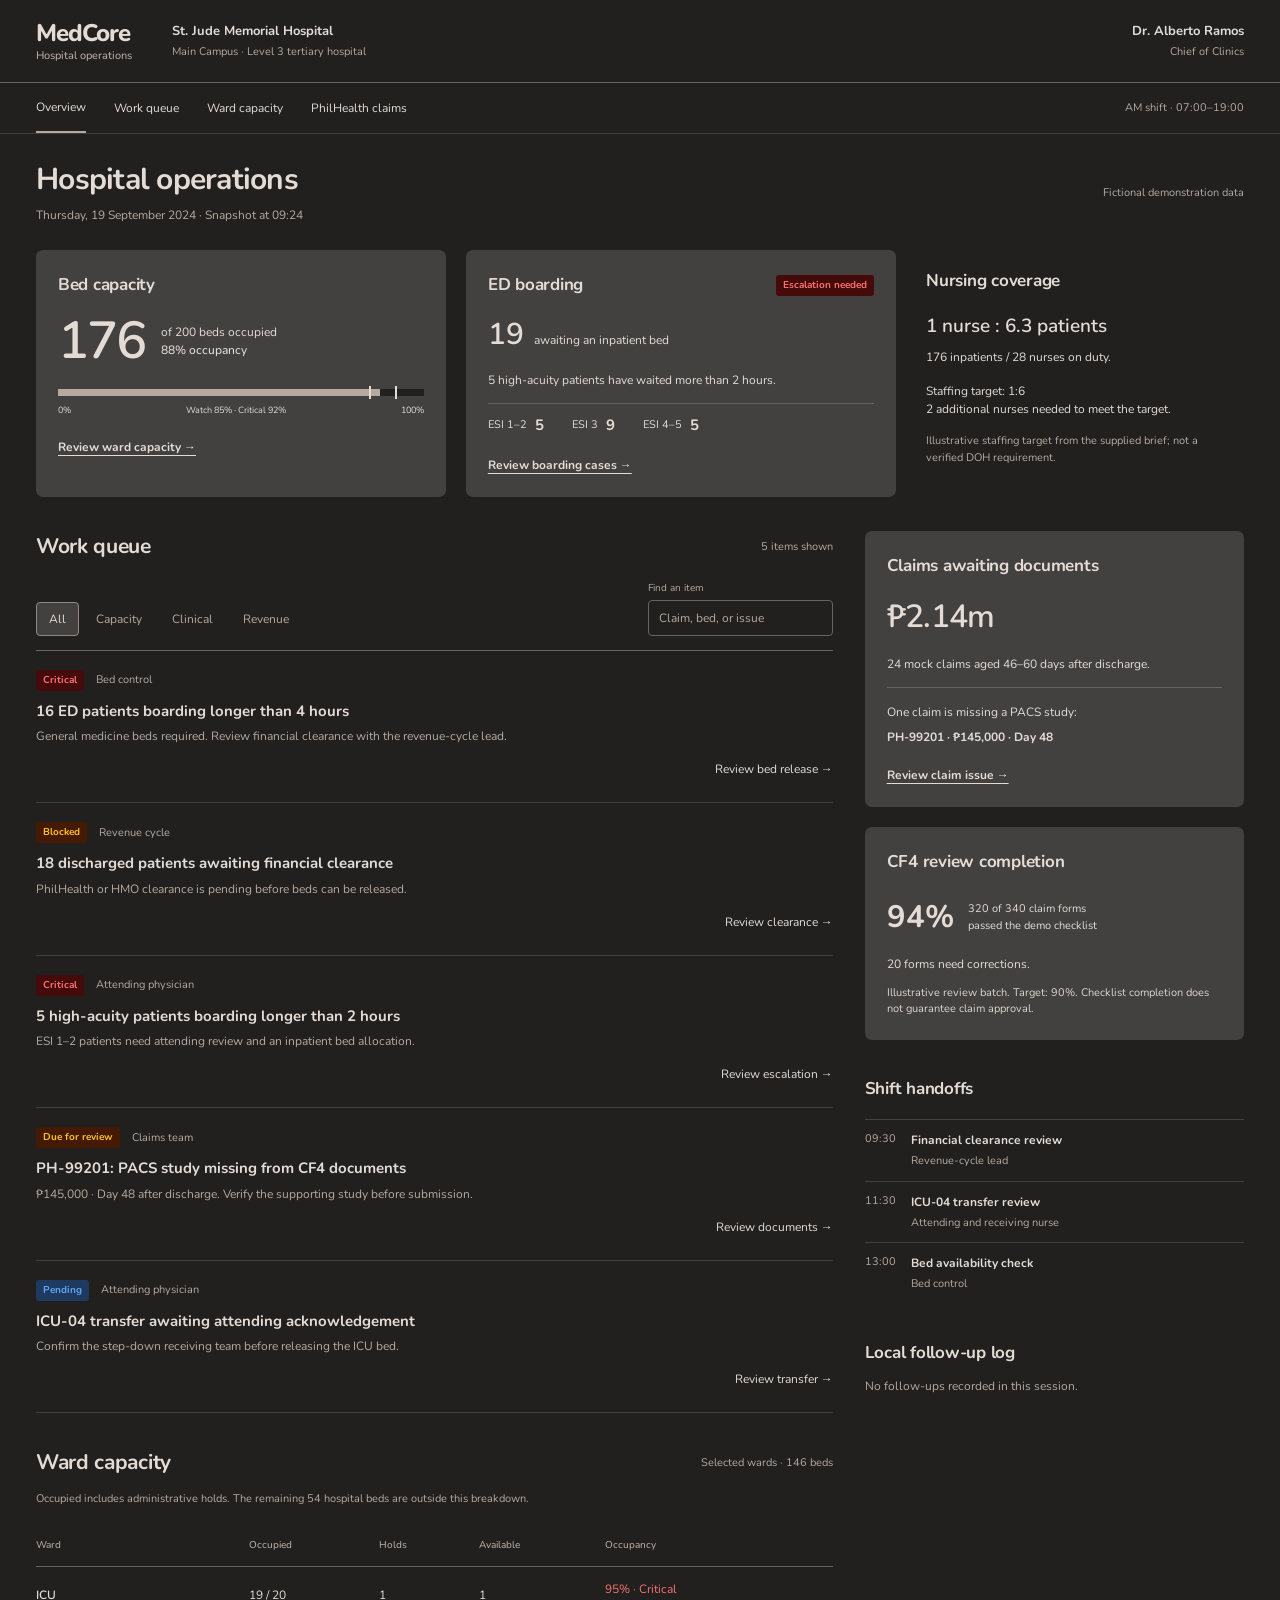
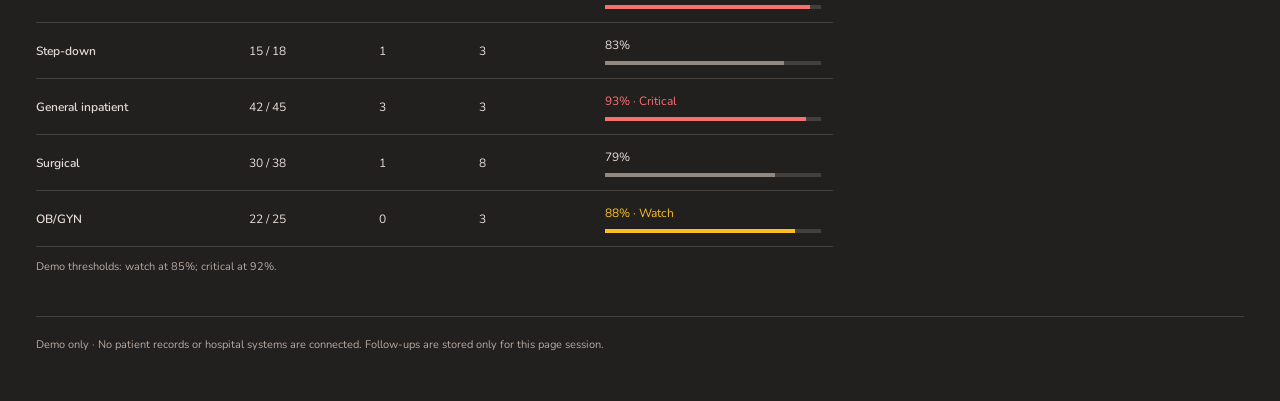
==== index.html @ 6fee8d70 "Rename index-coastal.html to index.html" ====
<!doctype html>
<html lang="en"><head><meta charset="utf-8"><meta name="viewport" content="width=device-width,initial-scale=1"><meta name="theme-color" content="#21201f"><title>MedCore · Hospital operations</title><link href="https://fonts.googleapis.com/css2?family=Nunito:wght@400;500;600;700;800&display=swap" rel="stylesheet"><link rel="stylesheet" href="styles-coastal.css"></head>
<body><a class="skip" href="#main">Skip to operations</a><header><a class="brand" href="#main">MedCore<span>Hospital operations</span></a><div class="hospital">St. Jude Memorial Hospital<small>Main Campus · Level 3 tertiary hospital</small></div><div class="user">Dr. Alberto Ramos<small>Chief of Clinics</small></div></header>
<nav aria-label="Page sections"><a href="#main" aria-current="location">Overview</a><a href="#queue">Work queue</a><a href="#wards">Ward capacity</a><a href="#claims">PhilHealth claims</a><span>AM shift · 07:00–19:00</span></nav>
<main id="main"><div class="page-heading"><div><h1>Hospital operations</h1><p>Thursday, 19 September 2024 · Snapshot at 09:24</p></div><span class="demo">Fictional demonstration data</span></div>
<div class="overview"><section class="card census"><h2>Bed capacity</h2><div class="census-value"><strong>176</strong><span>of 200 beds occupied<br><b>88% occupancy</b></span></div><div class="capacity-track" role="img" aria-label="88 percent occupied; warning threshold 85 percent; critical threshold 92 percent"><i style="width:88%"></i><em style="left:85%"></em><em style="left:92%"></em></div><div class="scale"><span>0%</span><span>Watch 85% · Critical 92%</span><span>100%</span></div><a class="action" href="#wards">Review ward capacity →</a></section>
<section class="card boarding"><div class="card-title"><h2>ED boarding</h2><span class="badge critical">Escalation needed</span></div><p class="boarding-count"><strong>19</strong> awaiting an inpatient bed</p><p>5 high-acuity patients have waited more than 2 hours.</p><dl class="acuity"><div><dt>ESI 1–2</dt><dd>5</dd></div><div><dt>ESI 3</dt><dd>9</dd></div><div><dt>ESI 4–5</dt><dd>5</dd></div></dl><a class="action" href="#queue">Review boarding cases →</a></section>
<section class="staffing"><h2>Nursing coverage</h2><p class="ratio">1 nurse : 6.3 patients</p><p>176 inpatients / 28 nurses on duty.</p><p class="target">Staffing target: 1:6<br>2 additional nurses needed to meet the target.</p><small>Illustrative staffing target from the supplied brief; not a verified DOH requirement.</small></section></div>
<div class="workspace"><div class="primary"><section id="queue" class="work-section"><div class="section-head"><h2>Work queue</h2><span id="count">5 unresolved items</span></div><div class="queue-controls"><div class="filters" role="group" aria-label="Filter work queue"><button data-filter="all" aria-pressed="true">All</button><button data-filter="capacity" aria-pressed="false">Capacity</button><button data-filter="clinical" aria-pressed="false">Clinical</button><button data-filter="revenue" aria-pressed="false">Revenue</button></div><label class="search">Find an item<input id="search" type="search" placeholder="Claim, bed, or issue"></label></div><div id="items"></div><p id="empty" hidden>No items match. Clear the search or select another category.</p></section>
<section id="wards" class="work-section"><div class="section-head"><h2>Ward capacity</h2><span>Selected wards · 146 beds</span></div><p class="section-note">Occupied includes administrative holds. The remaining 54 hospital beds are outside this breakdown.</p><div class="table-wrap"><table><caption class="sr-only">Occupancy and administrative holds by ward</caption><thead><tr><th scope="col">Ward</th><th scope="col">Occupied</th><th scope="col">Holds</th><th scope="col">Available</th><th scope="col">Occupancy</th></tr></thead><tbody>
<tr><th scope="row">ICU</th><td>19 / 20</td><td>1</td><td>1</td><td><span class="ward-level critical-text">95% · Critical</span><div class="ward-bar"><i style="width:95%" class="danger"></i></div></td></tr>
<tr><th scope="row">Step-down</th><td>15 / 18</td><td>1</td><td>3</td><td>83%<div class="ward-bar"><i style="width:83%"></i></div></td></tr>
<tr><th scope="row">General inpatient</th><td>42 / 45</td><td>3</td><td>3</td><td><span class="critical-text">93% · Critical</span><div class="ward-bar"><i style="width:93%" class="danger"></i></div></td></tr>
<tr><th scope="row">Surgical</th><td>30 / 38</td><td>1</td><td>8</td><td>79%<div class="ward-bar"><i style="width:79%"></i></div></td></tr>
<tr><th scope="row">OB/GYN</th><td>22 / 25</td><td>0</td><td>3</td><td><span class="warning-text">88% · Watch</span><div class="ward-bar"><i style="width:88%" class="warning"></i></div></td></tr>
</tbody></table></div><p class="section-note">Demo thresholds: watch at 85%; critical at 92%.</p></section></div>
<aside class="secondary"><section class="card" id="claims"><h2>Claims awaiting documents</h2><p class="amount">₱2.14m</p><p>24 mock claims aged 46–60 days after discharge.</p><p class="claim-note">One claim is missing a PACS study:<br><strong>PH-99201 · ₱145,000 · Day 48</strong></p><a class="action" href="#queue" id="claims-filter">Review claim issue →</a></section>
<section class="card"><h2>CF4 review completion</h2><div class="completion"><strong>94%</strong><span>320 of 340 claim forms<br>passed the demo checklist</span></div><p>20 forms need corrections.</p><p class="section-note">Illustrative review batch. Target: 90%. Checklist completion does not guarantee claim approval.</p></section>
<section class="handoffs"><h2>Shift handoffs</h2><ol><li><time>09:30</time><div><strong>Financial clearance review</strong><span>Revenue-cycle lead</span></div></li><li><time>11:30</time><div><strong>ICU-04 transfer review</strong><span>Attending and receiving nurse</span></div></li><li><time>13:00</time><div><strong>Bed availability check</strong><span>Bed control</span></div></li></ol></section>
<section class="handoffs"><h2>Local follow-up log</h2><p id="log-empty">No follow-ups recorded in this session.</p><ul id="activity" aria-live="polite"></ul></section></aside></div>
<footer>Demo only · No patient records or hospital systems are connected. Follow-ups are stored only for this page session.</footer></main>
<dialog id="review"><form method="dialog"><button class="close" aria-label="Close review">×</button></form><h2 id="review-title"></h2><p id="review-copy"></p><label>Follow-up owner<select id="owner"><option value="">Select an owner</option><option>Bed control</option><option>Revenue-cycle lead</option><option>Attending physician</option><option>Nursing supervisor</option></select></label><p class="section-note">Records a local follow-up only. No message is sent and no bed or claim status changes.</p><button id="save" disabled>Record follow-up</button></dialog><div id="toast" role="status"></div>
<script>
const data=[
{id:1,category:'capacity',severity:'critical',label:'Critical',title:'16 ED patients boarding longer than 4 hours',detail:'General medicine beds required. Review financial clearance with the revenue-cycle lead.',owner:'Bed control',action:'Review bed release'},
{id:2,category:'capacity',severity:'warning',label:'Blocked',title:'18 discharged patients awaiting financial clearance',detail:'PhilHealth or HMO clearance is pending before beds can be released.',owner:'Revenue cycle',action:'Review clearance'},
{id:3,category:'clinical',severity:'critical',label:'Critical',title:'5 high-acuity patients boarding longer than 2 hours',detail:'ESI 1–2 patients need attending review and an inpatient bed allocation.',owner:'Attending physician',action:'Review escalation'},
{id:4,category:'revenue',severity:'warning',label:'Due for review',title:'PH-99201: PACS study missing from CF4 documents',detail:'₱145,000 · Day 48 after discharge. Verify the supporting study before submission.',owner:'Claims team',action:'Review documents'},
{id:5,category:'clinical',severity:'info',label:'Pending',title:'ICU-04 transfer awaiting attending acknowledgement',detail:'Confirm the step-down receiving team before releasing the ICU bed.',owner:'Attending physician',action:'Review transfer'}];
document.querySelectorAll("nav a").forEach(a=>a.addEventListener("click",()=>{document.querySelectorAll("nav a").forEach(x=>x.removeAttribute("aria-current"));a.setAttribute("aria-current","location")}));
let filter='all',active=null;const $=s=>document.querySelector(s);const items=$('#items');
function render(){const query=$('#search').value.toLowerCase().trim();const rows=data.filter(x=>(filter==='all'||x.category===filter)&&(x.title+' '+x.detail).toLowerCase().includes(query));items.replaceChildren();rows.forEach(x=>{const article=document.createElement('article');article.className='queue-item';article.innerHTML='<div class="item-meta"><span class="badge '+x.severity+'">'+x.label+'</span><span>'+x.owner+'</span></div><h3>'+x.title+'</h3><p>'+x.detail+'</p><div class="item-action"><span class="followup"></span><button> '+x.action+' →</button></div>';article.querySelector('.followup').textContent=x.assigned?'Follow-up: '+x.assigned:'';article.querySelector('button').onclick=()=>{active=x;$('#review-title').textContent=x.title;$('#review-copy').textContent=x.detail;$('#owner').value=x.assigned||'';$('#save').disabled=!$('#owner').value;$('#review').showModal()};items.append(article)});$('#count').textContent=rows.length+' '+(rows.length===1?'item':'items')+' shown';$('#empty').hidden=rows.length!==0;document.querySelectorAll('[data-filter]').forEach(b=>b.setAttribute('aria-pressed',String(b.dataset.filter===filter)))}
document.querySelectorAll('[data-filter]').forEach(b=>b.onclick=()=>{filter=b.dataset.filter;render()});$('#search').oninput=render;$('#claims-filter').onclick=()=>{filter='revenue';$('#search').value='';render()};$('#owner').onchange=()=>$('#save').disabled=!$('#owner').value;$('#save').onclick=()=>{if(!active||!$('#owner').value)return;active.assigned=$('#owner').value;const li=document.createElement('li');li.textContent=active.title+' — '+active.assigned;$('#activity').prepend(li);$('#log-empty').hidden=true;$('#review').close();render();$('#toast').textContent='Follow-up recorded locally';clearTimeout(window.toastTimer);window.toastTimer=setTimeout(()=>$('#toast').textContent='',3000)};render();
</script></body></html>
---- styles-coastal.css ----
:root{color-scheme:dark;--bg:#21201f;--card:#434140;--line:#68635f;--muted:#b7a99f;--text:#e4dbd5;font-family:Nunito,sans-serif;color:var(--text);background:var(--bg);font-synthesis:none}*{box-sizing:border-box;scrollbar-color:#68635f #21201f;scrollbar-width:thin}html{scroll-behavior:smooth;scroll-padding-top:24px}body{margin:0;font-size:14px;line-height:1.5}a{color:inherit;text-underline-offset:4px}button,input,select{font:inherit}button,a,input,select{outline-offset:4px}button:focus-visible,a:focus-visible,input:focus-visible,select:focus-visible{outline:2px solid #b7a99f}button{cursor:pointer}button:disabled{cursor:not-allowed;opacity:.5}::selection{background:#b7a99f;color:#21201f}h1,h2,h3,p{margin:0}h1{font-size:30px;letter-spacing:-.025em;line-height:1.2}h2{font-size:17px;letter-spacing:-.015em}h3{font-size:15px;font-weight:700}strong{font-weight:700}small{font-size:11px}header{padding:20px 36px;display:flex;align-items:center;gap:40px;border-bottom:1px solid var(--line)}.brand{font-size:24px;font-weight:800;letter-spacing:-.04em;text-decoration:none;line-height:1.1}.brand span{display:block;font-size:11px;letter-spacing:0;font-weight:500;color:var(--muted);margin-top:4px}.hospital,.user{font-size:13px;font-weight:700}.hospital small,.user small{display:block;color:var(--muted);font-weight:400;margin-top:3px}.user{margin-left:auto;text-align:right}nav{display:flex;gap:28px;padding:0 36px;border-bottom:1px solid #434140;align-items:center}nav a{padding:15px 0;text-decoration:none;font-size:12px}nav a[aria-current]{border-bottom:2px solid #b7a99f}nav a:hover{color:#fff}nav span{margin-left:auto;font-size:11px;color:var(--muted)}main{max-width:1600px;margin:auto;padding:28px 36px}.page-heading{display:flex;justify-content:space-between;gap:20px;align-items:center;margin-bottom:26px}.page-heading p{font-size:12px;color:var(--muted);margin-top:8px}.demo{font-size:11px;color:var(--muted)}.overview{display:grid;grid-template-columns:1fr 1.05fr .8fr;gap:20px;margin-bottom:34px}.card{background:var(--card);padding:22px;border-radius:7px;min-width:0}.card p{font-size:12px;margin-top:14px}.census-value{display:flex;align-items:center;gap:16px;margin-top:14px}.census-value>strong{font-size:52px;font-weight:600;line-height:1.1;letter-spacing:-.04em}.census-value span{font-size:12px}.census-value b{font-weight:500}.capacity-track{position:relative;height:7px;background:#21201f;margin-top:20px}.capacity-track i{display:block;height:100%;background:#b7a99f}.capacity-track em{position:absolute;top:-3px;bottom:-3px;width:2px;background:#e4dbd5}.scale{display:flex;justify-content:space-between;gap:5px;font-size:9px;margin-top:8px}.action{display:inline-block;font-size:12px;font-weight:700;margin-top:20px}.card-title{display:flex;justify-content:space-between;gap:12px;align-items:center}.badge{display:inline-block;padding:3px 7px;border-radius:3px;font-size:10px;font-weight:700;white-space:nowrap}.critical{color:#f87171;background:#450a0a}.warning{color:#fbbf24;background:#451a03}.good{color:#34d399;background:#022c22}.info{color:#60a5fa;background:#1e3a5f}.boarding-count strong{font-size:30px;margin-right:7px;font-weight:600}.acuity{display:flex;margin:14px 0 0;padding:10px 0 0;border-top:1px solid #68635f;gap:28px}.acuity div{display:flex;align-items:center;gap:8px;font-size:11px}.acuity dd{margin:0;font-size:15px;font-weight:700}.staffing{padding:18px 0 18px 10px}.staffing h2{margin-bottom:18px}.staffing p{font-size:12px;margin-top:8px}.staffing .ratio{font-size:19px;font-weight:600}.staffing .target{margin-top:16px}.staffing small{display:block;color:var(--muted);margin-top:15px;max-width:40ch}.workspace{display:grid;grid-template-columns:minmax(0,2.1fr) minmax(280px,1fr);gap:32px}.primary,.secondary{min-width:0}.section-head{display:flex;justify-content:space-between;align-items:center;gap:15px}.section-head h2{font-size:21px}.section-head>span{font-size:11px;color:var(--muted)}.queue-controls{display:flex;align-items:end;justify-content:space-between;gap:20px;margin:18px 0 0;padding-bottom:14px;border-bottom:1px solid var(--line)}.filters{display:flex;gap:4px;flex-wrap:wrap}.filters button{padding:7px 12px;background:transparent;border:1px solid transparent;color:var(--muted);border-radius:4px;font-size:12px}.filters button[aria-pressed=true]{border-color:#94877d;color:#e4dbd5;background:#434140}.filters button:hover{background:#434140}.search{font-size:10px;color:var(--muted)}input{display:block;margin-top:4px;padding:8px 10px;border:1px solid #68635f;border-radius:4px;background:#21201f;color:var(--text);width:185px;font-size:12px}input::placeholder{color:var(--muted)}.queue-item{padding:19px 0;border-bottom:1px solid #434140;animation:appear .16s ease-out}.item-meta{display:flex;gap:12px;align-items:center;margin-bottom:9px}.item-meta>span:last-child{font-size:11px;color:var(--muted)}.queue-item p{font-size:12px;color:var(--muted);margin-top:5px;max-width:78ch}.item-action{display:flex;justify-content:space-between;align-items:center;margin-top:10px;gap:15px}.item-action button{padding:5px 0;color:#e4dbd5;font-size:12px;border:0;background:transparent;text-align:right}.item-action button:hover{text-decoration:underline;text-underline-offset:4px}.followup{font-size:11px;color:#60a5fa}.secondary{display:flex;flex-direction:column;gap:20px}.amount{font-size:32px!important;font-weight:600;letter-spacing:-.02em}.claim-note{padding-top:15px;border-top:1px solid #68635f}.claim-note strong{display:block;font-size:12px;margin-top:7px}.completion{display:flex;gap:14px;align-items:center;margin-top:20px}.completion strong{font-size:31px}.completion span{font-size:11px}.section-note{font-size:11px!important;color:var(--muted);margin-top:12px!important}.card .section-note{color:#ded4cb}.handoffs{padding:16px 0 0}.handoffs ol{list-style:none;padding:0;margin:18px 0 0}.handoffs li{display:flex;gap:15px;padding:11px 0;border-top:1px solid #434140;font-size:12px}.handoffs time{font-size:11px;color:var(--muted);font-variant-numeric:tabular-nums}.handoffs li span{display:block;color:var(--muted);font-size:11px;margin-top:4px}.handoffs>p{font-size:12px;color:var(--muted);margin-top:12px}#activity{padding:0;list-style:none}#activity li{font-size:11px;line-height:1.6}#wards{margin-top:34px}.table-wrap{overflow-x:auto;margin-top:18px}table{width:100%;border-collapse:collapse;white-space:nowrap;text-align:left;font-size:12px;font-variant-numeric:tabular-nums}th,td{padding:13px 12px;border-bottom:1px solid #434140}th:first-child,td:first-child{padding-left:0}thead th{font-size:10px;font-weight:500;color:var(--muted);border-color:var(--line)}tbody th{font-weight:600}.ward-bar{height:4px;background:#434140;margin-top:7px;min-width:100px}.ward-bar i{display:block;height:100%;background:#94877d}.ward-bar .danger{background:#f87171}.ward-bar .warning{background:#fbbf24}.critical-text{color:#f87171}.warning-text{color:#fbbf24}footer{font-size:11px;color:var(--muted);border-top:1px solid #434140;padding:20px 0;margin-top:40px}.sr-only,.skip:not(:focus){position:absolute;width:1px;height:1px;overflow:hidden;clip-path:inset(50%)}.skip:focus{display:block;padding:15px}dialog{background:#434140;color:#e4dbd5;border:1px solid #94877d;border-radius:8px;max-width:500px;width:calc(100% - 32px);padding:28px}dialog::backdrop{background:#21201fcc}dialog h2{padding-right:25px;font-size:21px}dialog p{font-size:13px;margin:18px 0}dialog label{display:block;font-size:12px}dialog select{display:block;width:100%;padding:10px;margin-top:6px;background:#21201f;border:1px solid #94877d;color:#e4dbd5}dialog .close{position:absolute;top:14px;right:16px;background:transparent;border:0;color:inherit;font-size:24px}#save{background:#b7a99f;color:#21201f;padding:10px 14px;border:0;border-radius:4px;font-weight:700;font-size:12px}#toast:not(:empty){position:fixed;right:20px;bottom:20px;background:#1e3a5f;color:#b7d7ff;padding:12px 18px;border:1px solid #60a5fa;border-radius:4px;max-width:calc(100vw - 40px);font-size:12px}#empty{padding:28px 0;color:var(--muted)}@keyframes appear{from{opacity:.6}to{opacity:1}}@media(max-width:1100px){header,nav{padding-left:24px;padding-right:24px}main{padding:24px}.overview{grid-template-columns:1fr 1fr}.staffing{grid-column:1/-1;padding:0 0 16px;border-bottom:1px solid #434140}.staffing h2{margin-bottom:8px}.staffing small{max-width:none}.workspace{gap:24px;grid-template-columns:minmax(0,1.6fr) minmax(260px,1fr)}.queue-controls{align-items:start;flex-direction:column;gap:12px}.search{width:100%}input{width:100%}.card-title{align-items:start;flex-direction:column;gap:8px}}@media(max-width:760px){header{padding:18px 20px;gap:20px}.hospital{display:none}.user{font-size:11px}nav{gap:24px;overflow:auto;padding:0 20px;white-space:nowrap}nav span{display:none}main{padding:24px 20px}.page-heading{align-items:start;flex-direction:column;gap:10px}h1{font-size:28px}.overview{gap:14px}.card{padding:18px}.workspace{grid-template-columns:1fr}.secondary{display:grid;grid-template-columns:1fr 1fr}.card-title{flex-direction:column}.section-head>span{font-size:10px}.acuity{gap:12px}.acuity div{flex-direction:column;gap:2px}.queue-controls{flex-direction:row}.search{max-width:190px}.completion{flex-direction:column;align-items:start}footer{line-height:1.7}}@media(max-width:480px){.overview,.secondary{grid-template-columns:1fr}.staffing{grid-column:auto}.card-title{flex-direction:row}.queue-controls{flex-direction:column}.search{max-width:none}.section-head{align-items:baseline;gap:10px}.section-head h2{font-size:20px}.acuity div{flex-direction:row}.acuity{gap:28px}.completion{flex-direction:row;align-items:center}.census-value>strong{font-size:48px}.demo{font-size:10px}.item-action{align-items:flex-end}.followup{max-width:45%}}@media(prefers-reduced-motion:reduce){html{scroll-behavior:auto}*{animation:none!important}}

@media(max-width:480px){table{font-size:10px;white-space:normal}th,td{padding:10px 5px}.ward-bar{min-width:54px}thead th{font-size:9px}.ward-level{white-space:normal}}
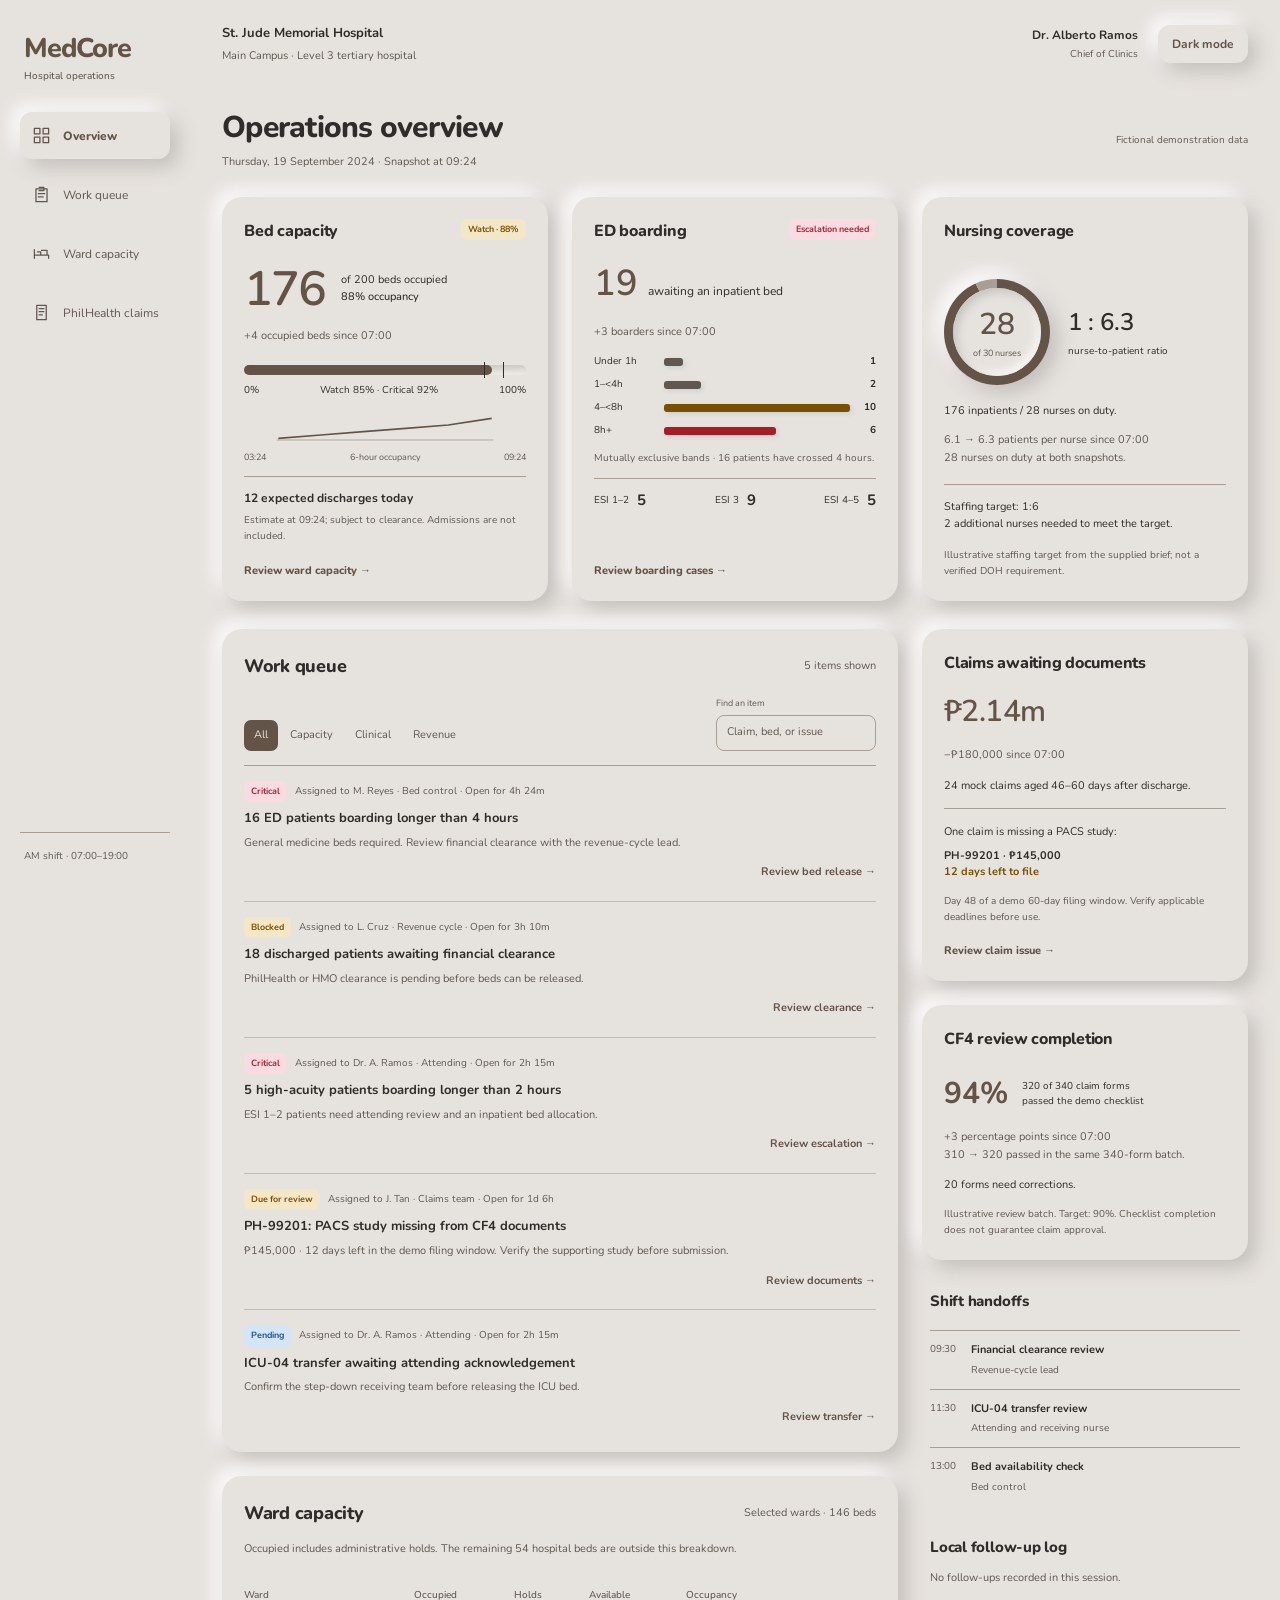
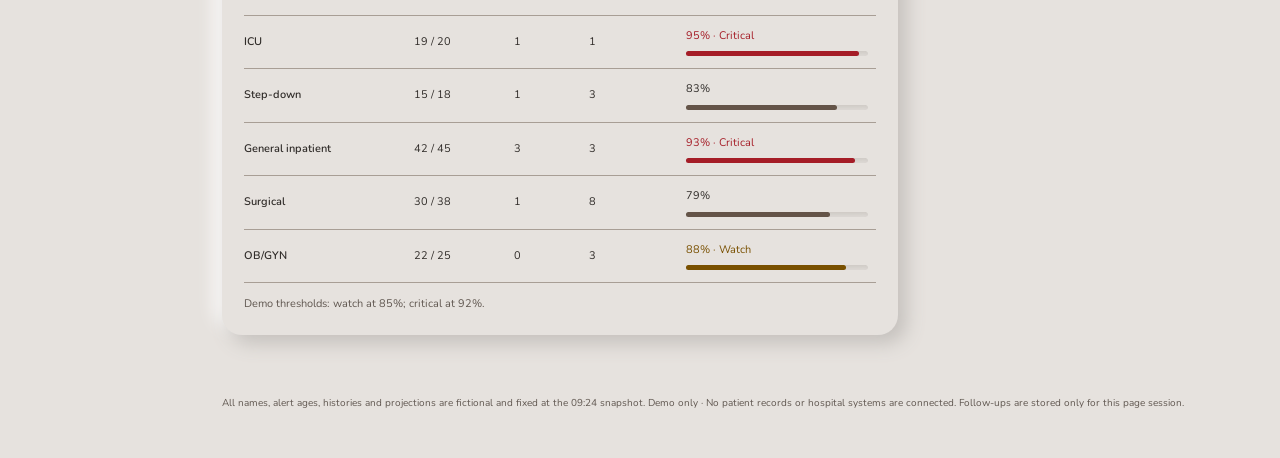
==== commit c25ddf7e: "Publish finalized MedCore operations dashboard with theme swipe" ====
--- a/index.html
+++ b/index.html
@@ -1,35 +1,53 @@
-<!doctype html>
-<html lang="en"><head><meta charset="utf-8"><meta name="viewport" content="width=device-width,initial-scale=1"><meta name="theme-color" content="#21201f"><title>MedCore · Hospital operations</title><link href="https://fonts.googleapis.com/css2?family=Nunito:wght@400;500;600;700;800&display=swap" rel="stylesheet"><link rel="stylesheet" href="styles-coastal.css"></head>
-<body><a class="skip" href="#main">Skip to operations</a><header><a class="brand" href="#main">MedCore<span>Hospital operations</span></a><div class="hospital">St. Jude Memorial Hospital<small>Main Campus · Level 3 tertiary hospital</small></div><div class="user">Dr. Alberto Ramos<small>Chief of Clinics</small></div></header>
-<nav aria-label="Page sections"><a href="#main" aria-current="location">Overview</a><a href="#queue">Work queue</a><a href="#wards">Ward capacity</a><a href="#claims">PhilHealth claims</a><span>AM shift · 07:00–19:00</span></nav>
-<main id="main"><div class="page-heading"><div><h1>Hospital operations</h1><p>Thursday, 19 September 2024 · Snapshot at 09:24</p></div><span class="demo">Fictional demonstration data</span></div>
-<div class="overview"><section class="card census"><h2>Bed capacity</h2><div class="census-value"><strong>176</strong><span>of 200 beds occupied<br><b>88% occupancy</b></span></div><div class="capacity-track" role="img" aria-label="88 percent occupied; warning threshold 85 percent; critical threshold 92 percent"><i style="width:88%"></i><em style="left:85%"></em><em style="left:92%"></em></div><div class="scale"><span>0%</span><span>Watch 85% · Critical 92%</span><span>100%</span></div><a class="action" href="#wards">Review ward capacity →</a></section>
-<section class="card boarding"><div class="card-title"><h2>ED boarding</h2><span class="badge critical">Escalation needed</span></div><p class="boarding-count"><strong>19</strong> awaiting an inpatient bed</p><p>5 high-acuity patients have waited more than 2 hours.</p><dl class="acuity"><div><dt>ESI 1–2</dt><dd>5</dd></div><div><dt>ESI 3</dt><dd>9</dd></div><div><dt>ESI 4–5</dt><dd>5</dd></div></dl><a class="action" href="#queue">Review boarding cases →</a></section>
-<section class="staffing"><h2>Nursing coverage</h2><p class="ratio">1 nurse : 6.3 patients</p><p>176 inpatients / 28 nurses on duty.</p><p class="target">Staffing target: 1:6<br>2 additional nurses needed to meet the target.</p><small>Illustrative staffing target from the supplied brief; not a verified DOH requirement.</small></section></div>
-<div class="workspace"><div class="primary"><section id="queue" class="work-section"><div class="section-head"><h2>Work queue</h2><span id="count">5 unresolved items</span></div><div class="queue-controls"><div class="filters" role="group" aria-label="Filter work queue"><button data-filter="all" aria-pressed="true">All</button><button data-filter="capacity" aria-pressed="false">Capacity</button><button data-filter="clinical" aria-pressed="false">Clinical</button><button data-filter="revenue" aria-pressed="false">Revenue</button></div><label class="search">Find an item<input id="search" type="search" placeholder="Claim, bed, or issue"></label></div><div id="items"></div><p id="empty" hidden>No items match. Clear the search or select another category.</p></section>
-<section id="wards" class="work-section"><div class="section-head"><h2>Ward capacity</h2><span>Selected wards · 146 beds</span></div><p class="section-note">Occupied includes administrative holds. The remaining 54 hospital beds are outside this breakdown.</p><div class="table-wrap"><table><caption class="sr-only">Occupancy and administrative holds by ward</caption><thead><tr><th scope="col">Ward</th><th scope="col">Occupied</th><th scope="col">Holds</th><th scope="col">Available</th><th scope="col">Occupancy</th></tr></thead><tbody>
-<tr><th scope="row">ICU</th><td>19 / 20</td><td>1</td><td>1</td><td><span class="ward-level critical-text">95% · Critical</span><div class="ward-bar"><i style="width:95%" class="danger"></i></div></td></tr>
-<tr><th scope="row">Step-down</th><td>15 / 18</td><td>1</td><td>3</td><td>83%<div class="ward-bar"><i style="width:83%"></i></div></td></tr>
-<tr><th scope="row">General inpatient</th><td>42 / 45</td><td>3</td><td>3</td><td><span class="critical-text">93% · Critical</span><div class="ward-bar"><i style="width:93%" class="danger"></i></div></td></tr>
-<tr><th scope="row">Surgical</th><td>30 / 38</td><td>1</td><td>8</td><td>79%<div class="ward-bar"><i style="width:79%"></i></div></td></tr>
-<tr><th scope="row">OB/GYN</th><td>22 / 25</td><td>0</td><td>3</td><td><span class="warning-text">88% · Watch</span><div class="ward-bar"><i style="width:88%" class="warning"></i></div></td></tr>
-</tbody></table></div><p class="section-note">Demo thresholds: watch at 85%; critical at 92%.</p></section></div>
-<aside class="secondary"><section class="card" id="claims"><h2>Claims awaiting documents</h2><p class="amount">₱2.14m</p><p>24 mock claims aged 46–60 days after discharge.</p><p class="claim-note">One claim is missing a PACS study:<br><strong>PH-99201 · ₱145,000 · Day 48</strong></p><a class="action" href="#queue" id="claims-filter">Review claim issue →</a></section>
-<section class="card"><h2>CF4 review completion</h2><div class="completion"><strong>94%</strong><span>320 of 340 claim forms<br>passed the demo checklist</span></div><p>20 forms need corrections.</p><p class="section-note">Illustrative review batch. Target: 90%. Checklist completion does not guarantee claim approval.</p></section>
-<section class="handoffs"><h2>Shift handoffs</h2><ol><li><time>09:30</time><div><strong>Financial clearance review</strong><span>Revenue-cycle lead</span></div></li><li><time>11:30</time><div><strong>ICU-04 transfer review</strong><span>Attending and receiving nurse</span></div></li><li><time>13:00</time><div><strong>Bed availability check</strong><span>Bed control</span></div></li></ol></section>
-<section class="handoffs"><h2>Local follow-up log</h2><p id="log-empty">No follow-ups recorded in this session.</p><ul id="activity" aria-live="polite"></ul></section></aside></div>
-<footer>Demo only · No patient records or hospital systems are connected. Follow-ups are stored only for this page session.</footer></main>
-<dialog id="review"><form method="dialog"><button class="close" aria-label="Close review">×</button></form><h2 id="review-title"></h2><p id="review-copy"></p><label>Follow-up owner<select id="owner"><option value="">Select an owner</option><option>Bed control</option><option>Revenue-cycle lead</option><option>Attending physician</option><option>Nursing supervisor</option></select></label><p class="section-note">Records a local follow-up only. No message is sent and no bed or claim status changes.</p><button id="save" disabled>Record follow-up</button></dialog><div id="toast" role="status"></div>
-<script>
-const data=[
-{id:1,category:'capacity',severity:'critical',label:'Critical',title:'16 ED patients boarding longer than 4 hours',detail:'General medicine beds required. Review financial clearance with the revenue-cycle lead.',owner:'Bed control',action:'Review bed release'},
-{id:2,category:'capacity',severity:'warning',label:'Blocked',title:'18 discharged patients awaiting financial clearance',detail:'PhilHealth or HMO clearance is pending before beds can be released.',owner:'Revenue cycle',action:'Review clearance'},
-{id:3,category:'clinical',severity:'critical',label:'Critical',title:'5 high-acuity patients boarding longer than 2 hours',detail:'ESI 1–2 patients need attending review and an inpatient bed allocation.',owner:'Attending physician',action:'Review escalation'},
-{id:4,category:'revenue',severity:'warning',label:'Due for review',title:'PH-99201: PACS study missing from CF4 documents',detail:'₱145,000 · Day 48 after discharge. Verify the supporting study before submission.',owner:'Claims team',action:'Review documents'},
-{id:5,category:'clinical',severity:'info',label:'Pending',title:'ICU-04 transfer awaiting attending acknowledgement',detail:'Confirm the step-down receiving team before releasing the ICU bed.',owner:'Attending physician',action:'Review transfer'}];
+<!doctype html>
+<html lang="en"><head><meta charset="utf-8"><meta name="viewport" content="width=device-width,initial-scale=1"><meta name="theme-color" content="#21201f"><title>MedCore · Operations workspace</title><link href="https://fonts.googleapis.com/css2?family=Nunito:wght@400;500;600;700;800&display=swap" rel="stylesheet"><link rel="stylesheet" href="styles-modern.css"><script>try{document.documentElement.dataset.theme=localStorage.getItem('medcore-modern-theme')||'light'}catch(e){document.documentElement.dataset.theme='light'}</script></head>
+<body><a class="skip" href="#main">Skip to operations</a><header><a class="brand" href="#main">MedCore<span>Hospital operations</span></a><div class="hospital">St. Jude Memorial Hospital<small>Main Campus · Level 3 tertiary hospital</small></div><div class="user">Dr. Alberto Ramos<small>Chief of Clinics</small></div><button id="theme-toggle" type="button" aria-pressed="false">Light mode</button></header>
+<nav aria-label="Page sections"><a href="#main" aria-current="location"><svg viewBox="0 0 24 24" aria-hidden="true"><path d="M3 3h7v7H3zM14 3h7v7h-7zM3 14h7v7H3zM14 14h7v7h-7z"/></svg><span>Overview</span></a><a href="#queue"><svg viewBox="0 0 24 24" aria-hidden="true"><path d="M5 5h14v16H5zM9 3h6v4H9M8 11h8M8 15h6"/></svg><span>Work queue</span></a><a href="#wards"><svg viewBox="0 0 24 24" aria-hidden="true"><path d="M3 18V7M3 14h18v4M7 10h4v4M12 8h7v6"/></svg><span>Ward capacity</span></a><a href="#claims"><svg viewBox="0 0 24 24" aria-hidden="true"><path d="M6 3h12v18H6zM9 7h6M9 11h6M9 15h4"/></svg><span>PhilHealth claims</span></a><span>AM shift · 07:00–19:00</span></nav>
+<main id="main"><div class="page-heading"><div><h1>Operations overview</h1><p>Thursday, 19 September 2024 · Snapshot at 09:24</p></div><span class="demo">Fictional demonstration data</span></div>
+<div class="overview"><section class="card census"><div class="card-title"><h2>Bed capacity</h2><span class="badge warning">Watch · 88%</span></div><div class="census-value"><strong>176</strong><span>of 200 beds occupied<br><b>88% occupancy</b></span></div><p class="delta">+4 occupied beds since 07:00</p><div class="capacity-track" role="img" aria-label="88 percent occupied; warning threshold 85 percent; critical threshold 92 percent"><i style="width:88%"></i><em style="left:85%"></em><em style="left:92%"></em></div><div class="scale"><span>0%</span><span>Watch 85% · Critical 92%</span><span>100%</span></div><figure class="run-chart"><svg viewBox="0 0 260 42" role="img" aria-label="Mock occupancy: 82, 83, 84, 85, 86, 88 percent over six hours"><path class="chart-baseline" d="M0 36H260"/><polyline points="2,34 53,30 104,26 155,22 206,18 258,10"/></svg><figcaption><span>03:24</span><span>6-hour occupancy</span><span>09:24</span></figcaption></figure><div class="projection"><strong>12 expected discharges today</strong><span>Estimate at 09:24; subject to clearance. Admissions are not included.</span></div><a class="action" href="#wards">Review ward capacity →</a></section>
+<section class="card boarding"><div class="card-title"><h2>ED boarding</h2><span class="badge critical">Escalation needed</span></div><p class="boarding-count"><strong>19</strong> awaiting an inpatient bed</p><p class="delta">+3 boarders since 07:00</p><div class="boarding-bands" role="img" aria-label="Mock waiting-time bands: under 1 hour, 1 patient; 1 to under 4 hours, 2; 4 to under 8 hours, 10; 8 hours or longer, 6"><div><span>Under 1h</span><i style="--bar:10%"></i><b>1</b></div><div><span>1–&lt;4h</span><i style="--bar:20%"></i><b>2</b></div><div><span>4–&lt;8h</span><i style="--bar:100%" class="band-watch"></i><b>10</b></div><div><span>8h+</span><i style="--bar:60%" class="band-critical"></i><b>6</b></div></div><p class="section-note">Mutually exclusive bands · 16 patients have crossed 4 hours.</p><dl class="acuity"><div><dt>ESI 1–2</dt><dd>5</dd></div><div><dt>ESI 3</dt><dd>9</dd></div><div><dt>ESI 4–5</dt><dd>5</dd></div></dl><a class="action" href="#queue">Review boarding cases →</a></section>
+<section class="staffing card"><h2>Nursing coverage</h2><div class="staff-visual"><div class="staff-ring" role="img" aria-label="28 nurses on duty out of 30 needed for the illustrative target"><span><strong>28</strong><small>of 30 nurses</small></span></div><div><p class="ratio">1 : 6.3</p><p>nurse-to-patient ratio</p></div></div><p>176 inpatients / 28 nurses on duty.</p><p class="delta">6.1 → 6.3 patients per nurse since 07:00<br>28 nurses on duty at both snapshots.</p><p class="target">Staffing target: 1:6<br>2 additional nurses needed to meet the target.</p><small>Illustrative staffing target from the supplied brief; not a verified DOH requirement.</small></section></div>
+<div class="workspace"><div class="primary"><section id="queue" class="work-section"><div class="section-head"><h2>Work queue</h2><span id="count">5 unresolved items</span></div><div class="queue-controls"><div class="filters" role="group" aria-label="Filter work queue"><button data-filter="all" aria-pressed="true">All</button><button data-filter="capacity" aria-pressed="false">Capacity</button><button data-filter="clinical" aria-pressed="false">Clinical</button><button data-filter="revenue" aria-pressed="false">Revenue</button></div><label class="search">Find an item<input id="search" type="search" placeholder="Claim, bed, or issue"></label></div><div id="items"></div><p id="empty" hidden>No items match. Clear the search or select another category.</p></section>
+<section id="wards" class="work-section"><div class="section-head"><h2>Ward capacity</h2><span>Selected wards · 146 beds</span></div><p class="section-note">Occupied includes administrative holds. The remaining 54 hospital beds are outside this breakdown.</p><div class="table-wrap"><table><caption class="sr-only">Occupancy and administrative holds by ward</caption><thead><tr><th scope="col">Ward</th><th scope="col">Occupied</th><th scope="col">Holds</th><th scope="col">Available</th><th scope="col">Occupancy</th></tr></thead><tbody>
+<tr><th scope="row">ICU</th><td>19 / 20</td><td>1</td><td>1</td><td><span class="ward-level critical-text">95% · Critical</span><div class="ward-bar"><i style="width:95%" class="danger"></i></div></td></tr>
+<tr><th scope="row">Step-down</th><td>15 / 18</td><td>1</td><td>3</td><td>83%<div class="ward-bar"><i style="width:83%"></i></div></td></tr>
+<tr><th scope="row">General inpatient</th><td>42 / 45</td><td>3</td><td>3</td><td><span class="critical-text">93% · Critical</span><div class="ward-bar"><i style="width:93%" class="danger"></i></div></td></tr>
+<tr><th scope="row">Surgical</th><td>30 / 38</td><td>1</td><td>8</td><td>79%<div class="ward-bar"><i style="width:79%"></i></div></td></tr>
+<tr><th scope="row">OB/GYN</th><td>22 / 25</td><td>0</td><td>3</td><td><span class="warning-text">88% · Watch</span><div class="ward-bar"><i style="width:88%" class="warning"></i></div></td></tr>
+</tbody></table></div><p class="section-note">Demo thresholds: watch at 85%; critical at 92%.</p></section></div>
+<aside class="secondary"><section class="card" id="claims"><h2>Claims awaiting documents</h2><p class="amount">₱2.14m</p><p class="delta">−₱180,000 since 07:00</p><p>24 mock claims aged 46–60 days after discharge.</p><p class="claim-note">One claim is missing a PACS study:<br><strong>PH-99201 · ₱145,000<br><span class="warning-text">12 days left to file</span></strong></p><p class="section-note">Day 48 of a demo 60-day filing window. Verify applicable deadlines before use.</p><a class="action" href="#queue" id="claims-filter">Review claim issue →</a></section>
+<section class="card"><h2>CF4 review completion</h2><div class="completion"><strong>94%</strong><span>320 of 340 claim forms<br>passed the demo checklist</span></div><p class="delta">+3 percentage points since 07:00<br>310 → 320 passed in the same 340-form batch.</p><p>20 forms need corrections.</p><p class="section-note">Illustrative review batch. Target: 90%. Checklist completion does not guarantee claim approval.</p></section>
+<section class="handoffs"><h2>Shift handoffs</h2><ol><li><time>09:30</time><div><strong>Financial clearance review</strong><span>Revenue-cycle lead</span></div></li><li><time>11:30</time><div><strong>ICU-04 transfer review</strong><span>Attending and receiving nurse</span></div></li><li><time>13:00</time><div><strong>Bed availability check</strong><span>Bed control</span></div></li></ol></section>
+<section class="handoffs"><h2>Local follow-up log</h2><p id="log-empty">No follow-ups recorded in this session.</p><ul id="activity" aria-live="polite"></ul></section></aside></div>
+<footer>All names, alert ages, histories and projections are fictional and fixed at the 09:24 snapshot. Demo only · No patient records or hospital systems are connected. Follow-ups are stored only for this page session.</footer></main>
+<dialog id="review"><form method="dialog"><button class="close" aria-label="Close review">×</button></form><h2 id="review-title"></h2><p id="review-copy"></p><label>Follow-up owner<select id="owner"><option value="">Select an owner</option><option>M. Reyes · Bed control</option><option>L. Cruz · Revenue cycle</option><option>Dr. A. Ramos · Attending</option><option>J. Tan · Claims team</option><option>S. Garcia · Nursing supervisor</option></select></label><p class="section-note">Records a local follow-up only. No message is sent and no bed or claim status changes.</p><button id="save" disabled>Record follow-up</button></dialog><div id="toast" role="status"></div>
+<script>
+const data=[
+{id:1,category:'capacity',severity:'critical',label:'Critical',title:'16 ED patients boarding longer than 4 hours',detail:'General medicine beds required. Review financial clearance with the revenue-cycle lead.',owner:'M. Reyes · Bed control',age:'4h 24m',action:'Review bed release'},
+{id:2,category:'capacity',severity:'warning',label:'Blocked',title:'18 discharged patients awaiting financial clearance',detail:'PhilHealth or HMO clearance is pending before beds can be released.',owner:'L. Cruz · Revenue cycle',age:'3h 10m',action:'Review clearance'},
+{id:3,category:'clinical',severity:'critical',label:'Critical',title:'5 high-acuity patients boarding longer than 2 hours',detail:'ESI 1–2 patients need attending review and an inpatient bed allocation.',owner:'Dr. A. Ramos · Attending',age:'2h 15m',action:'Review escalation'},
+{id:4,category:'revenue',severity:'warning',label:'Due for review',title:'PH-99201: PACS study missing from CF4 documents',detail:'₱145,000 · 12 days left in the demo filing window. Verify the supporting study before submission.',owner:'J. Tan · Claims team',age:'1d 6h',action:'Review documents'},
+{id:5,category:'clinical',severity:'info',label:'Pending',title:'ICU-04 transfer awaiting attending acknowledgement',detail:'Confirm the step-down receiving team before releasing the ICU bed.',owner:'Dr. A. Ramos · Attending',age:'2h 15m',action:'Review transfer'}];
 document.querySelectorAll("nav a").forEach(a=>a.addEventListener("click",()=>{document.querySelectorAll("nav a").forEach(x=>x.removeAttribute("aria-current"));a.setAttribute("aria-current","location")}));
-let filter='all',active=null;const $=s=>document.querySelector(s);const items=$('#items');
-function render(){const query=$('#search').value.toLowerCase().trim();const rows=data.filter(x=>(filter==='all'||x.category===filter)&&(x.title+' '+x.detail).toLowerCase().includes(query));items.replaceChildren();rows.forEach(x=>{const article=document.createElement('article');article.className='queue-item';article.innerHTML='<div class="item-meta"><span class="badge '+x.severity+'">'+x.label+'</span><span>'+x.owner+'</span></div><h3>'+x.title+'</h3><p>'+x.detail+'</p><div class="item-action"><span class="followup"></span><button> '+x.action+' →</button></div>';article.querySelector('.followup').textContent=x.assigned?'Follow-up: '+x.assigned:'';article.querySelector('button').onclick=()=>{active=x;$('#review-title').textContent=x.title;$('#review-copy').textContent=x.detail;$('#owner').value=x.assigned||'';$('#save').disabled=!$('#owner').value;$('#review').showModal()};items.append(article)});$('#count').textContent=rows.length+' '+(rows.length===1?'item':'items')+' shown';$('#empty').hidden=rows.length!==0;document.querySelectorAll('[data-filter]').forEach(b=>b.setAttribute('aria-pressed',String(b.dataset.filter===filter)))}
-document.querySelectorAll('[data-filter]').forEach(b=>b.onclick=()=>{filter=b.dataset.filter;render()});$('#search').oninput=render;$('#claims-filter').onclick=()=>{filter='revenue';$('#search').value='';render()};$('#owner').onchange=()=>$('#save').disabled=!$('#owner').value;$('#save').onclick=()=>{if(!active||!$('#owner').value)return;active.assigned=$('#owner').value;const li=document.createElement('li');li.textContent=active.title+' — '+active.assigned;$('#activity').prepend(li);$('#log-empty').hidden=true;$('#review').close();render();$('#toast').textContent='Follow-up recorded locally';clearTimeout(window.toastTimer);window.toastTimer=setTimeout(()=>$('#toast').textContent='',3000)};render();
+const themeButton=document.querySelector('#theme-toggle');function syncTheme(){const light=document.documentElement.dataset.theme==='light';themeButton.textContent=light?'Dark mode':'Light mode';themeButton.setAttribute('aria-pressed',String(light));themeButton.setAttribute('aria-label',light?'Switch to dark mode':'Switch to light mode');document.querySelector('meta[name="theme-color"]').content=light?'#e6e2de':'#21201f'}let themeTransitionRunning=false;
+themeButton.onclick=async()=>{
+  if(themeTransitionRunning)return;
+  const applyTheme=()=>{
+    document.documentElement.dataset.theme=document.documentElement.dataset.theme==='light'?'dark':'light';
+    try{localStorage.setItem('medcore-modern-theme',document.documentElement.dataset.theme)}catch(e){}
+    syncTheme();
+  };
+  if(!document.startViewTransition||matchMedia('(prefers-reduced-motion: reduce)').matches){applyTheme();return;}
+  themeTransitionRunning=true;
+  try{
+    const transition=document.startViewTransition(applyTheme);
+    await transition.finished;
+  }catch(e){/* A skipped transition still applies its theme update. */}
+  finally{themeTransitionRunning=false;}
+};syncTheme();
+let filter='all',active=null;const $=s=>document.querySelector(s);const items=$('#items');
+function render(){const query=$('#search').value.toLowerCase().trim();const rows=data.filter(x=>(filter==='all'||x.category===filter)&&(x.title+' '+x.detail).toLowerCase().includes(query));items.replaceChildren();rows.forEach(x=>{const article=document.createElement('article');article.className='queue-item';article.innerHTML='<div class="item-meta"><span class="badge '+x.severity+'">'+x.label+'</span><span>Assigned to '+(x.assigned||x.owner)+' · Open for '+x.age+'</span></div><h3>'+x.title+'</h3><p>'+x.detail+'</p><div class="item-action"><span class="followup"></span><button> '+x.action+' →</button></div>';article.querySelector('.followup').textContent=x.assigned?'Follow-up: '+x.assigned:'';article.querySelector('button').onclick=()=>{active=x;$('#review-title').textContent=x.title;$('#review-copy').textContent=x.detail;$('#owner').value=x.assigned||'';$('#save').disabled=!$('#owner').value;$('#review').showModal()};items.append(article)});$('#count').textContent=rows.length+' '+(rows.length===1?'item':'items')+' shown';$('#empty').hidden=rows.length!==0;document.querySelectorAll('[data-filter]').forEach(b=>b.setAttribute('aria-pressed',String(b.dataset.filter===filter)))}
+document.querySelectorAll('[data-filter]').forEach(b=>b.onclick=()=>{filter=b.dataset.filter;render()});$('#search').oninput=render;$('#claims-filter').onclick=()=>{filter='revenue';$('#search').value='';render()};$('#owner').onchange=()=>$('#save').disabled=!$('#owner').value;$('#save').onclick=()=>{if(!active||!$('#owner').value)return;active.assigned=$('#owner').value;const li=document.createElement('li');li.textContent=active.title+' — '+active.assigned;$('#activity').prepend(li);$('#log-empty').hidden=true;$('#review').close();render();$('#toast').textContent='Follow-up recorded locally';clearTimeout(window.toastTimer);window.toastTimer=setTimeout(()=>$('#toast').textContent='',3000)};render();
 </script></body></html>
 
+
+
--- a/styles-modern.css
+++ b/styles-modern.css
@@ -0,0 +1,41 @@
+:root{color-scheme:dark;--bg:#21201f;--card:#434140;--line:#68635f;--muted:#b7a99f;--text:#e4dbd5;font-family:Nunito,sans-serif;color:var(--text);background:var(--bg);font-synthesis:none}*{box-sizing:border-box;scrollbar-color:#68635f #21201f;scrollbar-width:thin}html{scroll-behavior:smooth;scroll-padding-top:24px}body{margin:0;font-size:14px;line-height:1.5}a{color:inherit;text-underline-offset:4px}button,input,select{font:inherit}button,a,input,select{outline-offset:4px}button:focus-visible,a:focus-visible,input:focus-visible,select:focus-visible{outline:2px solid #b7a99f}button{cursor:pointer}button:disabled{cursor:not-allowed;opacity:.5}::selection{background:#b7a99f;color:#21201f}h1,h2,h3,p{margin:0}h1{font-size:30px;letter-spacing:-.025em;line-height:1.2}h2{font-size:17px;letter-spacing:-.015em}h3{font-size:15px;font-weight:700}strong{font-weight:700}small{font-size:11px}header{padding:20px 36px;display:flex;align-items:center;gap:40px;border-bottom:1px solid var(--line)}.brand{font-size:24px;font-weight:800;letter-spacing:-.04em;text-decoration:none;line-height:1.1}.brand span{display:block;font-size:11px;letter-spacing:0;font-weight:500;color:var(--muted);margin-top:4px}.hospital,.user{font-size:13px;font-weight:700}.hospital small,.user small{display:block;color:var(--muted);font-weight:400;margin-top:3px}.user{margin-left:auto;text-align:right}nav{display:flex;gap:28px;padding:0 36px;border-bottom:1px solid #434140;align-items:center}nav a{padding:15px 0;text-decoration:none;font-size:12px}nav a[aria-current]{border-bottom:2px solid #b7a99f}nav a:hover{color:#fff}nav span{margin-left:auto;font-size:11px;color:var(--muted)}main{max-width:1600px;margin:auto;padding:28px 36px}.page-heading{display:flex;justify-content:space-between;gap:20px;align-items:center;margin-bottom:26px}.page-heading p{font-size:12px;color:var(--muted);margin-top:8px}.demo{font-size:11px;color:var(--muted)}.overview{display:grid;grid-template-columns:1fr 1.05fr .8fr;gap:20px;margin-bottom:34px}.card{background:var(--card);padding:22px;border-radius:7px;min-width:0}.card p{font-size:12px;margin-top:14px}.census-value{display:flex;align-items:center;gap:16px;margin-top:14px}.census-value>strong{font-size:52px;font-weight:600;line-height:1.1;letter-spacing:-.04em}.census-value span{font-size:12px}.census-value b{font-weight:500}.capacity-track{position:relative;height:7px;background:#21201f;margin-top:20px}.capacity-track i{display:block;height:100%;background:#b7a99f}.capacity-track em{position:absolute;top:-3px;bottom:-3px;width:2px;background:#e4dbd5}.scale{display:flex;justify-content:space-between;gap:5px;font-size:9px;margin-top:8px}.action{display:inline-block;font-size:12px;font-weight:700;margin-top:20px}.card-title{display:flex;justify-content:space-between;gap:12px;align-items:center}.badge{display:inline-block;padding:3px 7px;border-radius:3px;font-size:10px;font-weight:700;white-space:nowrap}.critical{color:#f87171;background:#450a0a}.warning{color:#fbbf24;background:#451a03}.good{color:#34d399;background:#022c22}.info{color:#60a5fa;background:#1e3a5f}.boarding-count strong{font-size:30px;margin-right:7px;font-weight:600}.acuity{display:flex;margin:14px 0 0;padding:10px 0 0;border-top:1px solid #68635f;gap:28px}.acuity div{display:flex;align-items:center;gap:8px;font-size:11px}.acuity dd{margin:0;font-size:15px;font-weight:700}.staffing{padding:18px 0 18px 10px}.staffing h2{margin-bottom:18px}.staffing p{font-size:12px;margin-top:8px}.staffing .ratio{font-size:19px;font-weight:600}.staffing .target{margin-top:16px}.staffing small{display:block;color:var(--muted);margin-top:15px;max-width:40ch}.workspace{display:grid;grid-template-columns:minmax(0,2.1fr) minmax(280px,1fr);gap:32px}.primary,.secondary{min-width:0}.section-head{display:flex;justify-content:space-between;align-items:center;gap:15px}.section-head h2{font-size:21px}.section-head>span{font-size:11px;color:var(--muted)}.queue-controls{display:flex;align-items:end;justify-content:space-between;gap:20px;margin:18px 0 0;padding-bottom:14px;border-bottom:1px solid var(--line)}.filters{display:flex;gap:4px;flex-wrap:wrap}.filters button{padding:7px 12px;background:transparent;border:1px solid transparent;color:var(--muted);border-radius:4px;font-size:12px}.filters button[aria-pressed=true]{border-color:#94877d;color:#e4dbd5;background:#434140}.filters button:hover{background:#434140}.search{font-size:10px;color:var(--muted)}input{display:block;margin-top:4px;padding:8px 10px;border:1px solid #68635f;border-radius:4px;background:#21201f;color:var(--text);width:185px;font-size:12px}input::placeholder{color:var(--muted)}.queue-item{padding:19px 0;border-bottom:1px solid #434140;animation:appear .16s ease-out}.item-meta{display:flex;gap:12px;align-items:center;margin-bottom:9px}.item-meta>span:last-child{font-size:11px;color:var(--muted)}.queue-item p{font-size:12px;color:var(--muted);margin-top:5px;max-width:78ch}.item-action{display:flex;justify-content:space-between;align-items:center;margin-top:10px;gap:15px}.item-action button{padding:5px 0;color:#e4dbd5;font-size:12px;border:0;background:transparent;text-align:right}.item-action button:hover{text-decoration:underline;text-underline-offset:4px}.followup{font-size:11px;color:#60a5fa}.secondary{display:flex;flex-direction:column;gap:20px}.amount{font-size:32px!important;font-weight:600;letter-spacing:-.02em}.claim-note{padding-top:15px;border-top:1px solid #68635f}.claim-note strong{display:block;font-size:12px;margin-top:7px}.completion{display:flex;gap:14px;align-items:center;margin-top:20px}.completion strong{font-size:31px}.completion span{font-size:11px}.section-note{font-size:11px!important;color:var(--muted);margin-top:12px!important}.card .section-note{color:#ded4cb}.handoffs{padding:16px 0 0}.handoffs ol{list-style:none;padding:0;margin:18px 0 0}.handoffs li{display:flex;gap:15px;padding:11px 0;border-top:1px solid #434140;font-size:12px}.handoffs time{font-size:11px;color:var(--muted);font-variant-numeric:tabular-nums}.handoffs li span{display:block;color:var(--muted);font-size:11px;margin-top:4px}.handoffs>p{font-size:12px;color:var(--muted);margin-top:12px}#activity{padding:0;list-style:none}#activity li{font-size:11px;line-height:1.6}#wards{margin-top:34px}.table-wrap{overflow-x:auto;margin-top:18px}table{width:100%;border-collapse:collapse;white-space:nowrap;text-align:left;font-size:12px;font-variant-numeric:tabular-nums}th,td{padding:13px 12px;border-bottom:1px solid #434140}th:first-child,td:first-child{padding-left:0}thead th{font-size:10px;font-weight:500;color:var(--muted);border-color:var(--line)}tbody th{font-weight:600}.ward-bar{height:4px;background:#434140;margin-top:7px;min-width:100px}.ward-bar i{display:block;height:100%;background:#94877d}.ward-bar .danger{background:#f87171}.ward-bar .warning{background:#fbbf24}.critical-text{color:#f87171}.warning-text{color:#fbbf24}footer{font-size:11px;color:var(--muted);border-top:1px solid #434140;padding:20px 0;margin-top:40px}.sr-only,.skip:not(:focus){position:absolute;width:1px;height:1px;overflow:hidden;clip-path:inset(50%)}.skip:focus{display:block;padding:15px}dialog{background:#434140;color:#e4dbd5;border:1px solid #94877d;border-radius:8px;max-width:500px;width:calc(100% - 32px);padding:28px}dialog::backdrop{background:#21201fcc}dialog h2{padding-right:25px;font-size:21px}dialog p{font-size:13px;margin:18px 0}dialog label{display:block;font-size:12px}dialog select{display:block;width:100%;padding:10px;margin-top:6px;background:#21201f;border:1px solid #94877d;color:#e4dbd5}dialog .close{position:absolute;top:14px;right:16px;background:transparent;border:0;color:inherit;font-size:24px}#save{background:#b7a99f;color:#21201f;padding:10px 14px;border:0;border-radius:4px;font-weight:700;font-size:12px}#toast:not(:empty){position:fixed;right:20px;bottom:20px;background:#1e3a5f;color:#b7d7ff;padding:12px 18px;border:1px solid #60a5fa;border-radius:4px;max-width:calc(100vw - 40px);font-size:12px}#empty{padding:28px 0;color:var(--muted)}@keyframes appear{from{opacity:.6}to{opacity:1}}@media(max-width:1100px){header,nav{padding-left:24px;padding-right:24px}main{padding:24px}.overview{grid-template-columns:1fr 1fr}.staffing{grid-column:1/-1;padding:0 0 16px;border-bottom:1px solid #434140}.staffing h2{margin-bottom:8px}.staffing small{max-width:none}.workspace{gap:24px;grid-template-columns:minmax(0,1.6fr) minmax(260px,1fr)}.queue-controls{align-items:start;flex-direction:column;gap:12px}.search{width:100%}input{width:100%}.card-title{align-items:start;flex-direction:column;gap:8px}}@media(max-width:760px){header{padding:18px 20px;gap:20px}.hospital{display:none}.user{font-size:11px}nav{gap:24px;overflow:auto;padding:0 20px;white-space:nowrap}nav span{display:none}main{padding:24px 20px}.page-heading{align-items:start;flex-direction:column;gap:10px}h1{font-size:28px}.overview{gap:14px}.card{padding:18px}.workspace{grid-template-columns:1fr}.secondary{display:grid;grid-template-columns:1fr 1fr}.card-title{flex-direction:column}.section-head>span{font-size:10px}.acuity{gap:12px}.acuity div{flex-direction:column;gap:2px}.queue-controls{flex-direction:row}.search{max-width:190px}.completion{flex-direction:column;align-items:start}footer{line-height:1.7}}@media(max-width:480px){.overview,.secondary{grid-template-columns:1fr}.staffing{grid-column:auto}.card-title{flex-direction:row}.queue-controls{flex-direction:column}.search{max-width:none}.section-head{align-items:baseline;gap:10px}.section-head h2{font-size:20px}.acuity div{flex-direction:row}.acuity{gap:28px}.completion{flex-direction:row;align-items:center}.census-value>strong{font-size:48px}.demo{font-size:10px}.item-action{align-items:flex-end}.followup{max-width:45%}}@media(prefers-reduced-motion:reduce){html{scroll-behavior:auto}*{animation:none!important}}
+
+@media(max-width:480px){table{font-size:10px;white-space:normal}th,td{padding:10px 5px}.ward-bar{min-width:54px}thead th{font-size:9px}.ward-level{white-space:normal}}
+/* Shared grid and accessible neumorphic surfaces. */
+:root{--bg:#292827;--card:#302f2e;--text:#e4dbd5;--muted:#b7a99f;--line:#68635f;--raised:7px 7px 18px #191817,-5px -5px 14px #3b3a39;--inset:inset 3px 3px 7px #1d1c1b,inset -3px -3px 7px #3b3a39;--critical:#f87171;--warning:#fbbf24;--info:#60a5fa;background:var(--bg);color:var(--text)}
+:root[data-theme=light]{color-scheme:light;--bg:#e6e2de;--card:#e6e2de;--text:#302c29;--muted:#605750;--line:#a89e95;--raised:7px 7px 18px #c3bfbb,-6px -6px 16px #ffffff;--inset:inset 3px 3px 7px #c9c4bf,inset -3px -3px 7px #faf7f4;--critical:#a51d27;--warning:#795000;--info:#1d5287}
+body{background:var(--bg);color:var(--text)}main{--gap:26px}.overview{grid-template-columns:repeat(3,minmax(0,1fr));gap:var(--gap);align-items:stretch}.workspace{grid-template-columns:minmax(0,2fr) minmax(0,1fr);gap:var(--gap);grid-template-columns:repeat(3,minmax(0,1fr))}.primary{grid-column:span 2}.secondary{grid-column:3;gap:26px}.card,.staffing.card{padding:24px;border-radius:16px;background:var(--card);box-shadow:var(--raised);border:1px solid color-mix(in srgb,var(--line) 30%,transparent);display:flex;flex-direction:column;min-width:0}.staffing{grid-column:auto}.staffing h2{margin:0 0 14px}.staffing small{max-width:none}.card .action{margin-top:auto;padding-top:20px}.card-title{flex-direction:row;flex-wrap:wrap;align-items:center}.census-value{margin-top:20px}.scale{font-size:11px;gap:8px}.capacity-track{height:9px;border-radius:5px;background:var(--bg);box-shadow:var(--inset)}.capacity-track i{border-radius:5px;background:var(--muted)}.capacity-track em{background:var(--text)}.delta{font-size:12px!important;color:var(--muted);line-height:1.6}.run-chart{margin:15px 0 0}.run-chart svg{width:100%;height:42px;overflow:visible;fill:none;stroke:var(--muted);stroke-width:2}.run-chart .chart-baseline{stroke:var(--line);stroke-width:1}.run-chart figcaption{display:flex;justify-content:space-between;gap:5px;font-size:10px;color:var(--muted)}.projection{display:grid;gap:5px;margin-top:16px;padding-top:14px;border-top:1px solid var(--line)}.projection strong{font-size:13px}.projection span{font-size:11px;color:var(--muted)}.boarding-bands{display:grid;gap:8px;margin-top:16px}.boarding-bands>div{display:grid;grid-template-columns:62px minmax(0,1fr) 18px;gap:8px;align-items:center;font-size:11px}.boarding-bands i{height:7px;width:var(--bar);border-radius:3px;background:var(--muted)}.boarding-bands .band-watch{background:var(--warning)}.boarding-bands .band-critical{background:var(--critical)}.boarding-bands b{text-align:right}.acuity{border-color:var(--line);justify-content:space-between;gap:8px}.staffing .ratio{font-size:22px;margin-top:14px}.staffing .target{margin-top:24px}.work-section{padding-top:24px}.workspace .primary>.work-section:first-child{padding-top:24px}.section-head h2{font-size:20px}.secondary .card h2{line-height:1.5;min-height:30px}.item-meta{flex-wrap:wrap}.item-meta>span:last-child{font-size:12px}.queue-item,footer,nav,.handoffs li,th,td{border-color:var(--line)}.item-action button,input,dialog,dialog select{color:var(--text)}input,dialog select{background:var(--bg);border-color:var(--line);box-shadow:var(--inset)}.card .section-note{color:var(--muted)}.filters button[aria-pressed=true]{color:var(--text);background:var(--card);border-color:var(--line);box-shadow:var(--inset)}.filters button:hover{background:var(--card);color:var(--text)}.ward-bar{background:var(--card);box-shadow:var(--inset)}.ward-bar i{background:var(--muted)}.ward-bar .danger{background:var(--critical)}.ward-bar .warning{background:var(--warning)}.critical-text{color:var(--critical)}.warning-text{color:var(--warning)}.followup{color:var(--info)}nav a:hover{color:var(--text)}dialog{background:var(--card);border-color:var(--line);box-shadow:var(--raised)}#theme-toggle{background:var(--card);color:var(--text);padding:10px 14px;border:1px solid var(--line);border-radius:10px;box-shadow:var(--raised);font-size:12px;white-space:nowrap}#theme-toggle:active{box-shadow:var(--inset)}:root[data-theme=light] .critical{background:#fbe0df;color:#a51d27}:root[data-theme=light] .warning{background:#f7e7bc;color:#795000}:root[data-theme=light] .info{background:#dceafa;color:#1d5287}:root[data-theme=light] .good{background:#d8eee4;color:#175b41}button:focus-visible,a:focus-visible,input:focus-visible,select:focus-visible{outline-color:var(--text)}.card{transition:background-color .15s ease}header{gap:26px}.user{margin-left:auto}
+@media(max-width:1100px){main{--gap:20px}.overview{grid-template-columns:repeat(3,minmax(0,1fr))}.staffing.card{grid-column:auto;padding:20px}.card{padding:20px}.workspace{grid-template-columns:repeat(3,minmax(0,1fr))}.ratio{overflow-wrap:anywhere}.census-value{flex-wrap:wrap;gap:8px}.card-title{align-items:start;flex-direction:column;gap:8px}.scale{flex-wrap:wrap}.scale span:nth-child(2){order:3;width:100%}.acuity div{flex-direction:column;gap:2px}.section-head{flex-wrap:wrap}}
+@media(max-width:850px){header{flex-wrap:wrap;gap:16px}.hospital{display:none}.overview{grid-template-columns:repeat(2,minmax(0,1fr))}.staffing.card{grid-column:1/-1}.workspace{grid-template-columns:repeat(2,minmax(0,1fr))}.primary{grid-column:1/-1}.secondary{grid-column:1/-1;display:grid;grid-template-columns:repeat(2,minmax(0,1fr));align-items:start}.queue-controls{flex-direction:row}.search{max-width:210px}}
+@media(max-width:520px){header{padding:18px 20px}.user{font-size:10px}#theme-toggle{margin-left:auto}.overview,.workspace,.secondary{display:grid;grid-template-columns:minmax(0,1fr)}.primary,.secondary,.staffing.card{grid-column:1}.card-title{flex-direction:row}.scale{flex-wrap:nowrap}.scale span:nth-child(2){order:0;width:auto}.census-value{flex-wrap:nowrap}.queue-controls{flex-direction:column}.search{max-width:none}.item-meta{align-items:flex-start;flex-direction:column;gap:7px}.item-action{align-items:start;flex-direction:column;gap:6px}.followup{max-width:none}.card,.staffing.card{padding:22px}.secondary{gap:24px}.acuity div{flex-direction:row}.staffing .target{margin-top:16px}.workspace .primary>.work-section:first-child{padding-top:4px}}
+@media(prefers-reduced-motion:reduce){*{transition:none!important}}
+:root[data-theme=light] .ward-bar .warning{background:var(--warning)}
+@media(min-width:851px){.workspace .primary>.work-section:first-child{padding-top:24px}.workspace .section-head{min-height:30px}}
+/* Blue-hour clinical workspace, inspired by the supplied sculpted interface. */
+:root,:root[data-theme=light]{--bg:#e5edf5;--card:#e5edf5;--text:#263d55;--muted:#52677c;--line:#b6c7d7;--accent:#236aba;--raised:8px 8px 19px #c2cfdd,-7px -7px 18px #ffffff;--inset:inset 4px 4px 9px #c4d1df,inset -4px -4px 9px #ffffff;--critical:#ac303f;--warning:#865500;--info:#236aba;color-scheme:light}
+:root[data-theme=dark]{--bg:#202b38;--card:#25313f;--text:#e0ebf5;--muted:#b0c2d5;--line:#52667a;--accent:#86baff;--raised:8px 8px 18px #131d28,-5px -5px 16px #304052;--inset:inset 3px 3px 8px #131d28,inset -3px -3px 8px #344457;--critical:#ff929e;--warning:#ffd082;--info:#86baff;color-scheme:dark}
+body{padding-left:190px}header{height:88px;padding:20px 32px;border-bottom:0;gap:20px}.brand{position:fixed;top:34px;left:24px;z-index:3;font-size:27px;color:var(--accent)}.brand span{font-size:10px;margin-top:7px;color:var(--muted)}.hospital{display:block;font-weight:700}.hospital small{margin-top:5px}.user{font-size:12px}nav{position:fixed;left:0;top:112px;bottom:20px;width:190px;padding:0 20px;display:flex;flex-direction:column;align-items:stretch;gap:12px;border:0;overflow:visible}nav a{display:flex;align-items:center;gap:12px;border:0!important;padding:14px 12px;border-radius:12px;font-size:12px;color:var(--muted)}nav a>svg{width:19px;height:19px;fill:none;stroke:currentColor;stroke-width:1.6;stroke-linejoin:round;stroke-linecap:round;flex-shrink:0}nav a[aria-current]{background:var(--card);color:var(--accent);box-shadow:var(--raised);font-weight:800}nav a:hover{box-shadow:var(--inset);color:var(--accent)}nav>span{margin: auto 0 0;padding:16px 4px;font-size:10px;white-space:normal;border-top:1px solid var(--line)}main{padding:22px 32px 26px;max-width:1640px;--gap:24px}.page-heading{margin:0 0 26px}.page-heading h1{font-size:30px;font-weight:800;color:var(--text)}.page-heading p{font-size:11px}.demo{font-size:10px}h2{font-size:16px;font-weight:800}.overview{margin-bottom:28px}.card,.staffing.card{border:0;border-radius:20px;padding:22px;box-shadow:var(--raised)}.card-title{gap:8px;align-items:flex-start} .card-title h2{max-width:60%}.badge{border-radius:6px;padding:4px 7px;font-size:9px}.census-value>strong{font-size:48px;color:var(--accent)}.census-value span{font-size:11px}.capacity-track{height:10px}.capacity-track i{background:var(--accent)}.capacity-track em{width:1px}.scale{font-size:10px}.card .delta{font-size:11px!important;margin-top:12px}.run-chart{margin-top:12px}.run-chart svg{height:35px;stroke:var(--accent)}.run-chart .chart-baseline{stroke:var(--line)}.run-chart figcaption{font-size:9px}.projection{margin-top:12px;padding-top:12px}.projection strong{font-size:12px}.projection span{font-size:10px;line-height:1.6}.card .action{font-size:11px;text-decoration:none;color:var(--accent);padding-top:18px;font-weight:800}.card .action:hover{text-decoration:underline}.boarding-count strong{font-size:36px;color:var(--accent)}.boarding-count{line-height:1.5}.boarding-bands{gap:8px;margin-top:14px}.boarding-bands>div{font-size:10px}.boarding-bands i{height:8px;box-shadow:2px 2px 4px #71899c30}.card .section-note{font-size:10px!important}.acuity{gap:8px;margin-top:12px}.acuity div{font-size:10px;flex-direction:row}.staff-visual{display:flex;align-items:center;gap:18px;margin:22px 0 10px}.staff-ring{width:106px;height:106px;flex-shrink:0;border-radius:50%;background:conic-gradient(var(--accent) 0 93.33%,var(--line) 93.33% 100%);padding:9px;box-shadow:var(--raised)}.staff-ring>span{height:100%;display:flex;flex-direction:column;align-items:center;justify-content:center;background:var(--card);border-radius:50%;box-shadow:var(--inset)}.staff-ring strong{font-size:30px;font-weight:600;color:var(--accent)}.staff-ring small{font-size:9px;margin:0;color:var(--muted)}.staffing .ratio{font-size:24px;font-weight:600;margin:0}.staff-visual p:last-child{font-size:10px;margin-top:4px}.staffing>p{font-size:11px}.staffing .target{padding-top:14px;border-top:1px solid var(--line);margin-top:18px}.staffing>small{font-size:10px;line-height:1.6}.workspace .primary>.work-section:first-child{padding:22px;background:var(--card);border-radius:20px;box-shadow:var(--raised)}.section-head h2{font-size:18px}.queue-controls{gap:12px;margin-top:16px;padding-bottom:14px}.filters{gap:2px}.filters button{font-size:11px;padding:7px 10px;border:0;border-radius:7px}.filters button[aria-pressed=true]{color:var(--accent)}.search{font-size:9px}input{border:0;border-radius:8px;font-size:11px;min-height:36px;width:160px}.queue-item{padding:15px 0;border-color:color-mix(in srgb,var(--line) 60%,transparent)}.queue-item:last-child{border:0;padding-bottom:0}.item-meta{gap:8px;margin-bottom:7px}.item-meta>span:last-child{font-size:10px}.queue-item h3{font-size:13px}.queue-item p{font-size:11px;line-height:1.6}.item-action{margin-top:8px}.item-action button{color:var(--accent);font-size:11px;font-weight:700}.followup{font-size:10px}.secondary{gap:24px}.secondary .card h2{font-size:16px;min-height:0}.amount{font-size:30px!important;color:var(--accent)}.secondary .card p{font-size:11px}.claim-note{border-color:var(--line)}.claim-note strong{font-size:11px}.completion strong{font-size:30px;color:var(--accent)}.completion span{font-size:10px}.handoffs{padding:6px 8px 0}.handoffs h2{font-size:15px}.handoffs li{font-size:11px}.handoffs li span{font-size:10px}.handoffs time{font-size:10px}.handoffs>p{font-size:11px}#wards{padding:22px;border-radius:20px;background:var(--card);box-shadow:var(--raised);margin-top:24px}.ward-bar{border-radius:5px;height:5px}.ward-bar i{border-radius:5px;background:var(--accent)}.ward-bar .danger{background:var(--critical)}.ward-bar .warning{background:var(--warning)}thead th{font-size:10px}th,td{font-size:11px;padding:12px 8px}.section-note{line-height:1.6}#theme-toggle{border:0;background:var(--card);border-radius:12px;font-weight:700;color:var(--accent)}footer{font-size:10px;line-height:1.7;border:0;color:var(--muted)}.user small{font-size:10px}.brand span{font-weight:500}dialog{border:0;border-radius:20px}#save{background:var(--accent);color:var(--bg);border-radius:8px}:root[data-theme=light] .critical{background:#f8dce2;color:#a3293b}:root[data-theme=light] .warning{background:#f4e7c8;color:#7e5100}:root[data-theme=light] .info{background:#d4e5f8;color:#21558c}*{scrollbar-color:var(--line) var(--bg)}
+@media(min-width:1200px){.workspace{grid-template-columns:repeat(3,minmax(0,1fr))}.queue-controls{flex-direction:row;align-items:end}.search{width:auto}.overview{grid-template-columns:repeat(3,minmax(0,1fr))}}
+@media(max-width:1199px){body{padding-left:164px}nav{width:164px;padding:0 14px}.brand{left:22px;font-size:24px}header{padding:20px 24px}main{padding:20px 24px}.staff-visual{flex-direction:column;align-items:flex-start;gap:12px;margin:16px 0 4px}.staff-ring{width:84px;height:84px}.card-title{flex-direction:column}.card-title h2{max-width:100%}.card,.staffing.card{padding:18px}.scale span:nth-child(2){width:100%;order:3}.scale{flex-wrap:wrap}.acuity div{flex-direction:column}.staffing .ratio{font-size:21px}}
+@media(max-width:950px){body{padding-left:0}.brand{position:static}header{height:auto;min-height:82px;gap:16px}.brand span{display:none}.hospital{display:none}nav{position:static;width:auto;flex-direction:row;padding:0 24px;gap:12px;overflow-x:auto;margin:8px 0 20px}nav a{white-space:nowrap;padding:11px 14px;flex-shrink:0}nav>span{display:none}.overview{grid-template-columns:repeat(2,minmax(0,1fr))}.staffing.card{grid-column:1/-1;display:grid;grid-template-columns:1fr 1fr;gap:0 24px}.staffing h2{grid-column:1/-1}.staff-visual{grid-row:2/5;flex-direction:row;align-items:center;margin:10px 0}.staffing .target{margin-top:8px}.staffing>small{grid-column:1/-1}.staff-ring{width:100px;height:100px}.workspace{grid-template-columns:1fr}.primary,.secondary{grid-column:1}.secondary{display:grid;grid-template-columns:repeat(2,minmax(0,1fr))}.card-title{flex-direction:row}.scale{flex-wrap:nowrap}.scale span:nth-child(2){width:auto;order:0}.census-value{flex-wrap:nowrap}.acuity div{flex-direction:row}}
+@media(max-width:540px){main{padding:18px 18px}header{padding:22px 18px 14px}.brand{font-size:23px}.user{display:none}#theme-toggle{margin-left:auto}nav{padding:0 18px;margin-bottom:6px;gap:8px}nav a{font-size:11px;padding:11px;gap:8px}nav a svg{width:16px;height:16px}.page-heading h1{font-size:27px}.overview,.secondary{grid-template-columns:1fr;gap:22px}.staffing.card{display:flex;grid-column:1}.staff-visual{flex-direction:row;align-items:center}.card,.staffing.card{padding:24px}.workspace .primary>.work-section:first-child,#wards{padding:20px}.queue-controls{flex-direction:column;align-items:stretch}.search{max-width:none;width:100%}input{width:100%}.filters button{padding:8px 10px}.item-meta{gap:6px}.item-meta>span:last-child{font-size:11px}.queue-item h3{font-size:14px}.queue-item p{font-size:12px}.queue-item{padding:18px 0}.card .delta,.card p{font-size:12px!important}.section-head{gap:8px}.section-head h2{font-size:18px}.staffing .target{margin-top:16px}.staffing>small{font-size:11px}.card .section-note{font-size:11px!important}th,td{padding:10px 5px;font-size:10px}thead th{font-size:9px}.ward-bar{min-width:42px}.staff-ring{width:110px;height:110px}.run-chart svg{height:48px}}
+nav a span{display:inline;margin:0;padding:0;border:0;font-size:inherit;color:inherit;white-space:nowrap}
+@media(max-width:950px){nav a span{display:inline}}
+/* Reveal the new theme behind a diagonal edge, from top-left to bottom-right. */
+::view-transition-old(root),::view-transition-new(root){animation:none;mix-blend-mode:normal}
+::view-transition-old(root){z-index:1}
+::view-transition-new(root){z-index:2;animation:theme-diagonal-swipe 380ms cubic-bezier(.4,0,.2,1) both}
+@keyframes theme-diagonal-swipe{
+  from{clip-path:polygon(0 0,0 0,0 0)}
+  to{clip-path:polygon(0 0,200% 0,0 200%)}
+}
+@media(prefers-reduced-motion:reduce){::view-transition-new(root){animation:none}}
+/* Restore the coastal palette while retaining the sculpted modern layout. */
+:root,:root[data-theme=light]{--bg:#e6e2de;--card:#e6e2de;--text:#302c29;--muted:#605750;--line:#a89e95;--accent:#645448;--raised:8px 8px 19px #c3bfbb,-7px -7px 18px #ffffff;--inset:inset 4px 4px 9px #c9c4bf,inset -4px -4px 9px #faf7f4;--critical:#a51d27;--warning:#795000;--info:#1d5287}
+:root[data-theme=dark]{--bg:#21201f;--card:#434140;--text:#e4dbd5;--muted:#b7a99f;--line:#68635f;--accent:#ded0c5;--raised:8px 8px 19px #171615,-5px -5px 16px #343230;--inset:inset 4px 4px 9px #242221,inset -4px -4px 9px #56524f;--critical:#f87171;--warning:#fbbf24;--info:#60a5fa}
+/* Queue controls use flat, solid fills in both themes. */
+.filters button,.filters button:hover,.filters button[aria-pressed=true],.search input{box-shadow:none}
+.filters button[aria-pressed=true]{background:var(--accent);color:var(--bg)}
+.filters button:hover:not([aria-pressed=true]){background:var(--bg);color:var(--text)}
+.search input{background:var(--bg);border:1px solid var(--line)}
+
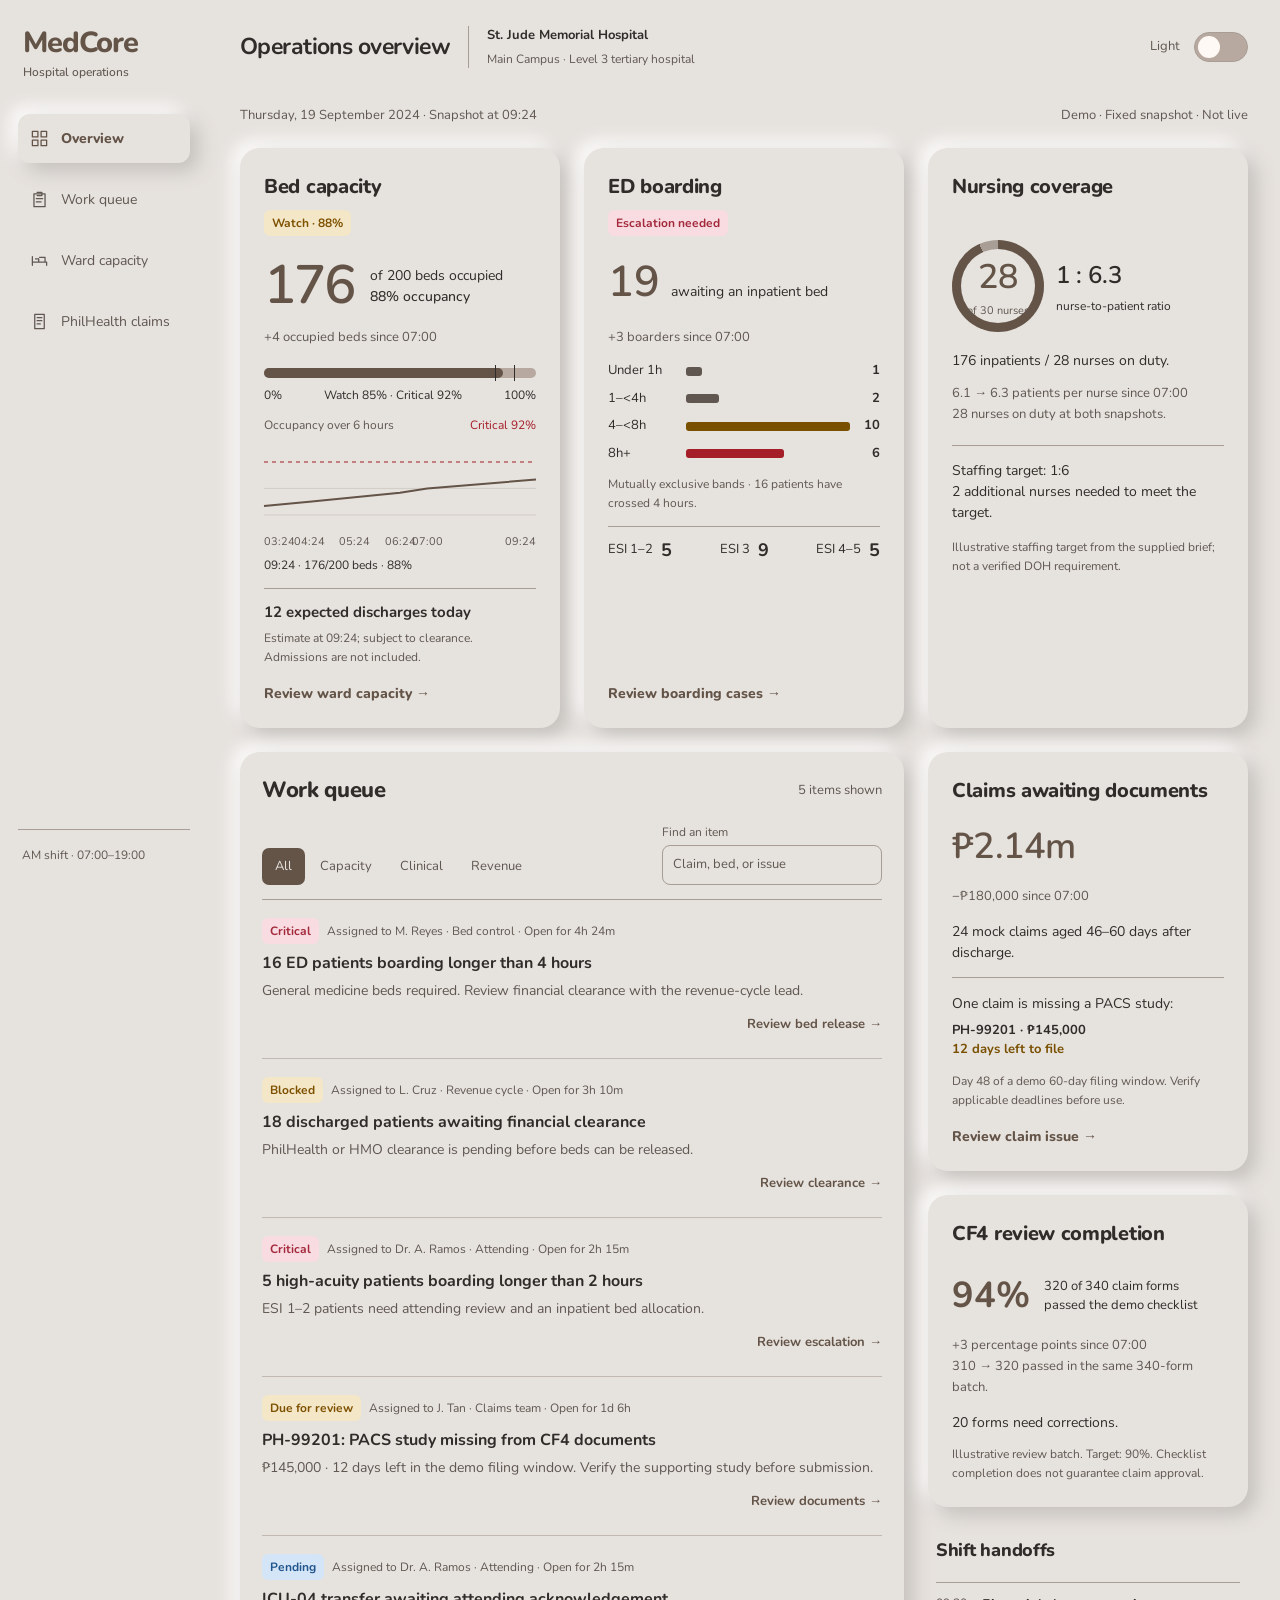
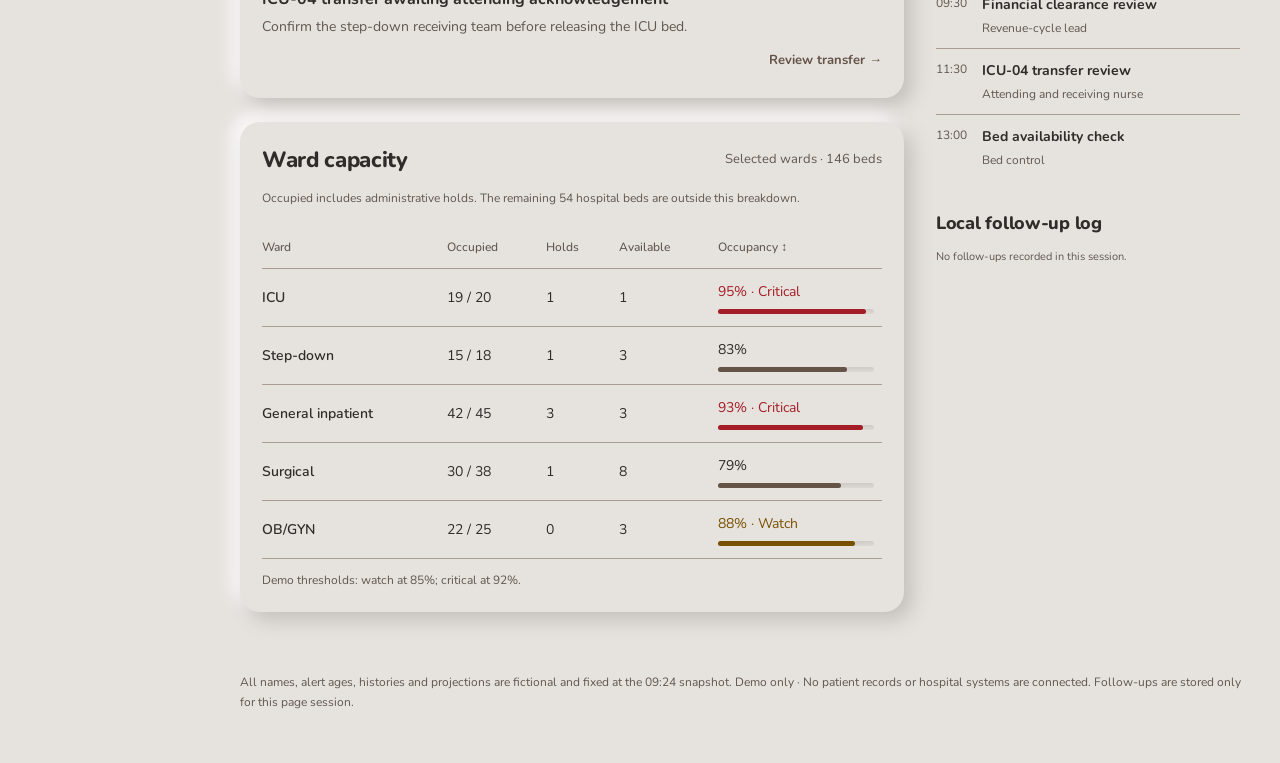
==== commit 234a8a02: "Align operations header and add inspectable occupancy chart and queue filtering" ====
--- a/index.html
+++ b/index.html
@@ -1,13 +1,13 @@
 <!doctype html>
 <html lang="en"><head><meta charset="utf-8"><meta name="viewport" content="width=device-width,initial-scale=1"><meta name="theme-color" content="#21201f"><title>MedCore · Operations workspace</title><link href="https://fonts.googleapis.com/css2?family=Nunito:wght@400;500;600;700;800&display=swap" rel="stylesheet"><link rel="stylesheet" href="styles-modern.css"><script>try{document.documentElement.dataset.theme=localStorage.getItem('medcore-modern-theme')||'light'}catch(e){document.documentElement.dataset.theme='light'}</script></head>
-<body><a class="skip" href="#main">Skip to operations</a><header><a class="brand" href="#main">MedCore<span>Hospital operations</span></a><div class="hospital">St. Jude Memorial Hospital<small>Main Campus · Level 3 tertiary hospital</small></div><div class="user">Dr. Alberto Ramos<small>Chief of Clinics</small></div><button id="theme-toggle" type="button" aria-pressed="false">Light mode</button></header>
+<body><a class="skip" href="#main">Skip to operations</a><header><a class="brand" href="#main">MedCore<span>Hospital operations</span></a><div class="header-title"><h1>Operations overview</h1></div><div class="hospital">St. Jude Memorial Hospital<small>Main Campus · Level 3 tertiary hospital</small></div><div class="user">Dr. Alberto Ramos<small>Chief of Clinics</small></div><div class="theme-control"><span id="theme-label">Light</span><button id="theme-toggle" type="button" role="switch" aria-checked="false" aria-label="Dark mode"><span class="theme-thumb" aria-hidden="true"></span></button></div></header>
 <nav aria-label="Page sections"><a href="#main" aria-current="location"><svg viewBox="0 0 24 24" aria-hidden="true"><path d="M3 3h7v7H3zM14 3h7v7h-7zM3 14h7v7H3zM14 14h7v7h-7z"/></svg><span>Overview</span></a><a href="#queue"><svg viewBox="0 0 24 24" aria-hidden="true"><path d="M5 5h14v16H5zM9 3h6v4H9M8 11h8M8 15h6"/></svg><span>Work queue</span></a><a href="#wards"><svg viewBox="0 0 24 24" aria-hidden="true"><path d="M3 18V7M3 14h18v4M7 10h4v4M12 8h7v6"/></svg><span>Ward capacity</span></a><a href="#claims"><svg viewBox="0 0 24 24" aria-hidden="true"><path d="M6 3h12v18H6zM9 7h6M9 11h6M9 15h4"/></svg><span>PhilHealth claims</span></a><span>AM shift · 07:00–19:00</span></nav>
-<main id="main"><div class="page-heading"><div><h1>Operations overview</h1><p>Thursday, 19 September 2024 · Snapshot at 09:24</p></div><span class="demo">Fictional demonstration data</span></div>
-<div class="overview"><section class="card census"><div class="card-title"><h2>Bed capacity</h2><span class="badge warning">Watch · 88%</span></div><div class="census-value"><strong>176</strong><span>of 200 beds occupied<br><b>88% occupancy</b></span></div><p class="delta">+4 occupied beds since 07:00</p><div class="capacity-track" role="img" aria-label="88 percent occupied; warning threshold 85 percent; critical threshold 92 percent"><i style="width:88%"></i><em style="left:85%"></em><em style="left:92%"></em></div><div class="scale"><span>0%</span><span>Watch 85% · Critical 92%</span><span>100%</span></div><figure class="run-chart"><svg viewBox="0 0 260 42" role="img" aria-label="Mock occupancy: 82, 83, 84, 85, 86, 88 percent over six hours"><path class="chart-baseline" d="M0 36H260"/><polyline points="2,34 53,30 104,26 155,22 206,18 258,10"/></svg><figcaption><span>03:24</span><span>6-hour occupancy</span><span>09:24</span></figcaption></figure><div class="projection"><strong>12 expected discharges today</strong><span>Estimate at 09:24; subject to clearance. Admissions are not included.</span></div><a class="action" href="#wards">Review ward capacity →</a></section>
-<section class="card boarding"><div class="card-title"><h2>ED boarding</h2><span class="badge critical">Escalation needed</span></div><p class="boarding-count"><strong>19</strong> awaiting an inpatient bed</p><p class="delta">+3 boarders since 07:00</p><div class="boarding-bands" role="img" aria-label="Mock waiting-time bands: under 1 hour, 1 patient; 1 to under 4 hours, 2; 4 to under 8 hours, 10; 8 hours or longer, 6"><div><span>Under 1h</span><i style="--bar:10%"></i><b>1</b></div><div><span>1–&lt;4h</span><i style="--bar:20%"></i><b>2</b></div><div><span>4–&lt;8h</span><i style="--bar:100%" class="band-watch"></i><b>10</b></div><div><span>8h+</span><i style="--bar:60%" class="band-critical"></i><b>6</b></div></div><p class="section-note">Mutually exclusive bands · 16 patients have crossed 4 hours.</p><dl class="acuity"><div><dt>ESI 1–2</dt><dd>5</dd></div><div><dt>ESI 3</dt><dd>9</dd></div><div><dt>ESI 4–5</dt><dd>5</dd></div></dl><a class="action" href="#queue">Review boarding cases →</a></section>
+<main id="main"><div class="page-heading"><div><p>Thursday, 19 September 2024 · Snapshot at 09:24</p></div><span class="demo">Demo · Fixed snapshot · Not live</span></div>
+<div class="overview"><section class="card census"><div class="card-title"><h2>Bed capacity</h2><span class="badge warning">Watch · 88%</span></div><div class="census-value"><strong>176</strong><span>of 200 beds occupied<br><b>88% occupancy</b></span></div><p class="delta">+4 occupied beds since 07:00</p><div class="capacity-track" role="img" aria-label="88 percent occupied; warning threshold 85 percent; critical threshold 92 percent"><i style="width:88%"></i><em style="left:85%"></em><em style="left:92%"></em></div><div class="scale"><span>0%</span><span>Watch 85% · Critical 92%</span><span>100%</span></div><figure class="run-chart"><div class="chart-labels"><span>Occupancy over 6 hours</span><span class="critical-text">Critical 92%</span></div><div class="chart-plot"><svg viewBox="0 0 260 76" preserveAspectRatio="none" role="img" aria-label="Occupancy rose from 82 to 88 percent. Critical threshold 92 percent. Select a time below to inspect."><path class="chart-baseline" d="M0 66H260 M0 42H260"/><path class="threshold-line" d="M0 18H260"/><polyline points="0,58 43.3,54 86.7,50 130,46 156,42 260,34"/></svg><div class="chart-hitpoints"><button type="button" class="chart-point" style="left:0%" data-reading="03:24 · 164/200 beds · 82%" aria-label="03:24: 164 beds, 82 percent"><span>03:24</span></button><button type="button" class="chart-point" style="left:16.653846153846153%" data-reading="04:24 · 166/200 beds · 83%" aria-label="04:24: 166 beds, 83 percent"><span>04:24</span></button><button type="button" class="chart-point" style="left:33.34615384615385%" data-reading="05:24 · 168/200 beds · 84%" aria-label="05:24: 168 beds, 84 percent"><span>05:24</span></button><button type="button" class="chart-point" style="left:50%" data-reading="06:24 · 170/200 beds · 85%" aria-label="06:24: 170 beds, 85 percent"><span>06:24</span></button><button type="button" class="chart-point" style="left:60%" data-reading="07:00 · 172/200 beds · 86%" aria-label="07:00: 172 beds, 86 percent"><span>07:00</span></button><button type="button" class="chart-point" style="left:100%" data-reading="09:24 · 176/200 beds · 88%" aria-label="09:24: 176 beds, 88 percent"><span>09:24</span></button></div></div><figcaption id="chart-reading" aria-live="polite">09:24 · 176/200 beds · 88%</figcaption></figure><div class="projection"><strong>12 expected discharges today</strong><span>Estimate at 09:24; subject to clearance. Admissions are not included.</span></div><a class="action" href="#wards">Review ward capacity →</a></section>
+<section class="card boarding"><div class="card-title"><h2>ED boarding</h2><span class="badge critical">Escalation needed</span></div><p class="boarding-count"><strong>19</strong> awaiting an inpatient bed</p><p class="delta">+3 boarders since 07:00</p><div class="boarding-bands" role="img" aria-label="Mock waiting-time bands: under 1 hour, 1 patient; 1 to under 4 hours, 2; 4 to under 8 hours, 10; 8 hours or longer, 6"><div><span>Under 1h</span><i style="--bar:10%"></i><b>1</b></div><div><span>1–&lt;4h</span><i style="--bar:20%"></i><b>2</b></div><div><span>4–&lt;8h</span><i style="--bar:100%" class="band-watch"></i><b>10</b></div><div><span>8h+</span><i style="--bar:60%" class="band-critical"></i><b>6</b></div></div><p class="section-note">Mutually exclusive bands · 16 patients have crossed 4 hours.</p><dl class="acuity"><div><dt>ESI 1–2</dt><dd>5</dd></div><div><dt>ESI 3</dt><dd>9</dd></div><div><dt>ESI 4–5</dt><dd>5</dd></div></dl><a class="action" href="#queue" id="boarding-filter">Review boarding cases →</a></section>
 <section class="staffing card"><h2>Nursing coverage</h2><div class="staff-visual"><div class="staff-ring" role="img" aria-label="28 nurses on duty out of 30 needed for the illustrative target"><span><strong>28</strong><small>of 30 nurses</small></span></div><div><p class="ratio">1 : 6.3</p><p>nurse-to-patient ratio</p></div></div><p>176 inpatients / 28 nurses on duty.</p><p class="delta">6.1 → 6.3 patients per nurse since 07:00<br>28 nurses on duty at both snapshots.</p><p class="target">Staffing target: 1:6<br>2 additional nurses needed to meet the target.</p><small>Illustrative staffing target from the supplied brief; not a verified DOH requirement.</small></section></div>
 <div class="workspace"><div class="primary"><section id="queue" class="work-section"><div class="section-head"><h2>Work queue</h2><span id="count">5 unresolved items</span></div><div class="queue-controls"><div class="filters" role="group" aria-label="Filter work queue"><button data-filter="all" aria-pressed="true">All</button><button data-filter="capacity" aria-pressed="false">Capacity</button><button data-filter="clinical" aria-pressed="false">Clinical</button><button data-filter="revenue" aria-pressed="false">Revenue</button></div><label class="search">Find an item<input id="search" type="search" placeholder="Claim, bed, or issue"></label></div><div id="items"></div><p id="empty" hidden>No items match. Clear the search or select another category.</p></section>
-<section id="wards" class="work-section"><div class="section-head"><h2>Ward capacity</h2><span>Selected wards · 146 beds</span></div><p class="section-note">Occupied includes administrative holds. The remaining 54 hospital beds are outside this breakdown.</p><div class="table-wrap"><table><caption class="sr-only">Occupancy and administrative holds by ward</caption><thead><tr><th scope="col">Ward</th><th scope="col">Occupied</th><th scope="col">Holds</th><th scope="col">Available</th><th scope="col">Occupancy</th></tr></thead><tbody>
+<section id="wards" class="work-section"><div class="section-head"><h2>Ward capacity</h2><span>Selected wards · 146 beds</span></div><p class="section-note">Occupied includes administrative holds. The remaining 54 hospital beds are outside this breakdown.</p><div class="table-wrap"><table><caption class="sr-only">Occupancy and administrative holds by ward</caption><thead><tr><th scope="col">Ward</th><th scope="col">Occupied</th><th scope="col">Holds</th><th scope="col">Available</th><th scope="col" id="occupancy-heading" aria-sort="none"><button id="sort-occupancy" type="button">Occupancy ↕</button></th></tr></thead><tbody>
 <tr><th scope="row">ICU</th><td>19 / 20</td><td>1</td><td>1</td><td><span class="ward-level critical-text">95% · Critical</span><div class="ward-bar"><i style="width:95%" class="danger"></i></div></td></tr>
 <tr><th scope="row">Step-down</th><td>15 / 18</td><td>1</td><td>3</td><td>83%<div class="ward-bar"><i style="width:83%"></i></div></td></tr>
 <tr><th scope="row">General inpatient</th><td>42 / 45</td><td>3</td><td>3</td><td><span class="critical-text">93% · Critical</span><div class="ward-bar"><i style="width:93%" class="danger"></i></div></td></tr>
@@ -28,7 +28,7 @@
 {id:4,category:'revenue',severity:'warning',label:'Due for review',title:'PH-99201: PACS study missing from CF4 documents',detail:'₱145,000 · 12 days left in the demo filing window. Verify the supporting study before submission.',owner:'J. Tan · Claims team',age:'1d 6h',action:'Review documents'},
 {id:5,category:'clinical',severity:'info',label:'Pending',title:'ICU-04 transfer awaiting attending acknowledgement',detail:'Confirm the step-down receiving team before releasing the ICU bed.',owner:'Dr. A. Ramos · Attending',age:'2h 15m',action:'Review transfer'}];
 document.querySelectorAll("nav a").forEach(a=>a.addEventListener("click",()=>{document.querySelectorAll("nav a").forEach(x=>x.removeAttribute("aria-current"));a.setAttribute("aria-current","location")}));
-const themeButton=document.querySelector('#theme-toggle');function syncTheme(){const light=document.documentElement.dataset.theme==='light';themeButton.textContent=light?'Dark mode':'Light mode';themeButton.setAttribute('aria-pressed',String(light));themeButton.setAttribute('aria-label',light?'Switch to dark mode':'Switch to light mode');document.querySelector('meta[name="theme-color"]').content=light?'#e6e2de':'#21201f'}let themeTransitionRunning=false;
+const themeButton=document.querySelector('#theme-toggle');function syncTheme(){const light=document.documentElement.dataset.theme==='light';document.querySelector('#theme-label').textContent=light?'Light':'Dark';themeButton.setAttribute('aria-checked',String(!light));document.querySelector('meta[name="theme-color"]').content=light?'#e6e2de':'#0f0607'}let themeTransitionRunning=false;
 themeButton.onclick=async()=>{
   if(themeTransitionRunning)return;
   const applyTheme=()=>{
@@ -44,9 +44,9 @@
   }catch(e){/* A skipped transition still applies its theme update. */}
   finally{themeTransitionRunning=false;}
 };syncTheme();
-let filter='all',active=null;const $=s=>document.querySelector(s);const items=$('#items');
-function render(){const query=$('#search').value.toLowerCase().trim();const rows=data.filter(x=>(filter==='all'||x.category===filter)&&(x.title+' '+x.detail).toLowerCase().includes(query));items.replaceChildren();rows.forEach(x=>{const article=document.createElement('article');article.className='queue-item';article.innerHTML='<div class="item-meta"><span class="badge '+x.severity+'">'+x.label+'</span><span>Assigned to '+(x.assigned||x.owner)+' · Open for '+x.age+'</span></div><h3>'+x.title+'</h3><p>'+x.detail+'</p><div class="item-action"><span class="followup"></span><button> '+x.action+' →</button></div>';article.querySelector('.followup').textContent=x.assigned?'Follow-up: '+x.assigned:'';article.querySelector('button').onclick=()=>{active=x;$('#review-title').textContent=x.title;$('#review-copy').textContent=x.detail;$('#owner').value=x.assigned||'';$('#save').disabled=!$('#owner').value;$('#review').showModal()};items.append(article)});$('#count').textContent=rows.length+' '+(rows.length===1?'item':'items')+' shown';$('#empty').hidden=rows.length!==0;document.querySelectorAll('[data-filter]').forEach(b=>b.setAttribute('aria-pressed',String(b.dataset.filter===filter)))}
-document.querySelectorAll('[data-filter]').forEach(b=>b.onclick=()=>{filter=b.dataset.filter;render()});$('#search').oninput=render;$('#claims-filter').onclick=()=>{filter='revenue';$('#search').value='';render()};$('#owner').onchange=()=>$('#save').disabled=!$('#owner').value;$('#save').onclick=()=>{if(!active||!$('#owner').value)return;active.assigned=$('#owner').value;const li=document.createElement('li');li.textContent=active.title+' — '+active.assigned;$('#activity').prepend(li);$('#log-empty').hidden=true;$('#review').close();render();$('#toast').textContent='Follow-up recorded locally';clearTimeout(window.toastTimer);window.toastTimer=setTimeout(()=>$('#toast').textContent='',3000)};render();
+let filter='all',active=null,boardingOnly=false;const $=s=>document.querySelector(s);const items=$('#items');
+function render(){const query=$('#search').value.toLowerCase().trim();const rows=data.filter(x=>(filter==='all'||x.category===filter)&&(!boardingOnly||x.id===1||x.id===3)&&(x.title+' '+x.detail).toLowerCase().includes(query));items.replaceChildren();rows.forEach(x=>{const article=document.createElement('article');article.className='queue-item';article.innerHTML='<div class="item-meta"><span class="badge '+x.severity+'">'+x.label+'</span><span>Assigned to '+(x.assigned||x.owner)+' · Open for '+x.age+'</span></div><h3>'+x.title+'</h3><p>'+x.detail+'</p><div class="item-action"><span class="followup"></span><button> '+x.action+' →</button></div>';article.querySelector('.followup').textContent=x.assigned?'Follow-up: '+x.assigned:'';article.querySelector('button').onclick=()=>{active=x;$('#review-title').textContent=x.title;$('#review-copy').textContent=x.detail;$('#owner').value=x.assigned||'';$('#save').disabled=!$('#owner').value;$('#review').showModal()};items.append(article)});$('#count').textContent=rows.length+' '+(rows.length===1?'item':'items')+' shown';$('#empty').hidden=rows.length!==0;document.querySelectorAll('[data-filter]').forEach(b=>b.setAttribute('aria-pressed',String(b.dataset.filter===filter)))}
+document.querySelectorAll('[data-filter]').forEach(b=>b.onclick=()=>{boardingOnly=false;filter=b.dataset.filter;render()});$('#search').oninput=render;$('#boarding-filter').onclick=()=>{boardingOnly=true;filter='all';$('#search').value='';render();$('#count').textContent='2 boarding alerts · 19 patients total'};document.querySelectorAll('.chart-point').forEach(button=>{const show=()=>$('#chart-reading').textContent=button.dataset.reading;button.onmouseenter=show;button.onfocus=show;button.onclick=show});let descending=true;$('#sort-occupancy').onclick=()=>{const tbody=document.querySelector('#wards tbody');[...tbody.rows].sort((a,b)=>{const value=row=>parseFloat(row.cells[4].textContent);return descending?value(b)-value(a):value(a)-value(b)}).forEach(row=>tbody.append(row));$('#occupancy-heading').setAttribute('aria-sort',descending?'descending':'ascending');descending=!descending};$('#claims-filter').onclick=()=>{boardingOnly=false;filter='revenue';$('#search').value='';render()};$('#owner').onchange=()=>$('#save').disabled=!$('#owner').value;$('#save').onclick=()=>{if(!active||!$('#owner').value)return;active.assigned=$('#owner').value;const li=document.createElement('li');li.textContent=active.title+' — '+active.assigned;$('#activity').prepend(li);$('#log-empty').hidden=true;$('#review').close();render();$('#toast').textContent='Follow-up recorded locally';clearTimeout(window.toastTimer);window.toastTimer=setTimeout(()=>$('#toast').textContent='',3000)};render();
 </script></body></html>
 
 
--- a/styles-modern.css
+++ b/styles-modern.css
@@ -38,4 +38,18 @@
 .filters button[aria-pressed=true]{background:var(--accent);color:var(--bg)}
 .filters button:hover:not([aria-pressed=true]){background:var(--bg);color:var(--text)}
 .search input{background:var(--bg);border:1px solid var(--line)}
+/* Monitor-scale hierarchy and floral charcoal dark theme. */
+:root[data-theme=dark]{--bg:#0f0607;--card:#2c1f20;--text:#eee7e3;--muted:#c1b7b0;--line:#746a68;--accent:#d5cec7;--raised:5px 5px 14px #090304,-3px -3px 12px #382829;--inset:inset 3px 3px 8px #160d0e,inset -3px -3px 8px #4b3f3e;--track:#4b3f3e}
+:root[data-theme=light]{--track:#b7a99f}
+header{align-items:center;gap:28px}.header-title h1{font-size:25px;white-space:nowrap;line-height:1.2}.hospital{padding-left:28px;border-left:1px solid var(--line)}.brand{top:27px}.page-heading{margin-bottom:20px;min-height:20px}.page-heading p{margin:0}.theme-control{display:flex;align-items:center;gap:10px;flex-shrink:0;view-transition-name:theme-control}.theme-control>span{font-size:13px;color:var(--muted);min-width:34px}#theme-toggle{position:relative;width:54px;height:30px;padding:3px;min-width:54px;box-shadow:none;background:var(--track);border:1px solid var(--line);border-radius:20px;cursor:pointer;transition:background-color 250ms ease}#theme-toggle .theme-thumb{display:block;width:22px;height:22px;border-radius:50%;background:#fff9f5;transform:translateX(0);transition:transform 320ms cubic-bezier(.2,.8,.2,1)}#theme-toggle[aria-checked=true] .theme-thumb{transform:translateX(23px)}#theme-toggle:active{box-shadow:none}
+.run-chart svg{display:block;width:100%;height:82px;margin-top:3px;stroke-width:2;overflow:visible}.run-chart svg polyline{vector-effect:non-scaling-stroke}.run-chart .chart-baseline{stroke-width:.6;opacity:.5;vector-effect:non-scaling-stroke}.run-chart figcaption{margin-top:6px}.capacity-track{box-shadow:none;background:var(--track)}.staff-ring,.staff-ring>span{box-shadow:none}.staff-ring>span{background:var(--card)}
+::view-transition-new(root){animation-duration:560ms;animation-timing-function:cubic-bezier(.22,.61,.36,1)}::view-transition-group(theme-control){animation-duration:560ms}::view-transition-old(theme-control){animation:none;opacity:0}::view-transition-new(theme-control){animation:none}
+@media(min-width:1200px){body{padding-left:208px}nav{width:208px;top:114px;padding:0 18px}.brand{left:23px;font-size:29px}.brand span{font-size:12px}header{height:94px;padding:18px 32px}.header-title h1{font-size:28px}.hospital{font-size:15px}.hospital small,.user small{font-size:12px}.user{font-size:14px}main{max-width:1800px;margin:0 auto;padding:12px 32px 30px;--gap:24px}.page-heading p,.demo{font-size:13px}.page-heading{margin-bottom:22px}.card,.staffing.card{padding:24px}.overview{margin-bottom:24px}.card-title h2,h2,.secondary .card h2{font-size:20px}.section-head h2{font-size:22px}.badge{font-size:12px;padding:4px 8px}.census-value>strong{font-size:54px}.census-value span{font-size:14px}.card p,.staffing>p,.secondary .card p{font-size:14px}.card .delta{font-size:13px!important}.scale{font-size:12px}.run-chart figcaption{font-size:12px}.projection strong{font-size:15px}.projection span{font-size:12px}.card .action{font-size:14px;padding-top:16px}.boarding-count strong{font-size:43px}.boarding-bands>div{font-size:13px;grid-template-columns:70px minmax(0,1fr) 22px}.boarding-bands i{height:9px;box-shadow:none}.card .section-note{font-size:12px!important}.acuity div{font-size:13px}.acuity dd{font-size:18px}.staff-visual{gap:22px;margin-top:24px}.staff-ring{width:118px;height:118px}.staff-ring strong{font-size:34px}.staff-ring small{font-size:11px}.staffing .ratio{font-size:28px}.staff-visual p:last-child,.staffing>small{font-size:12px}.staffing .target{margin-top:20px}.queue-item h3{font-size:16px}.queue-item p{font-size:14px}.item-meta>span:last-child{font-size:12px}.item-action button,.followup{font-size:13px}.filters button{font-size:13px;padding:9px 13px}.search{font-size:12px}input{font-size:13px;width:220px;min-height:40px}.section-head>span{font-size:13px}.queue-item{padding:18px 0}.claim-note strong,.completion span{font-size:13px}.amount{font-size:36px!important}.completion strong{font-size:36px}.handoffs h2{font-size:18px}.handoffs li{font-size:14px}.handoffs li span,.handoffs time{font-size:12px}nav a{font-size:14px}nav>span{font-size:12px}th,td{font-size:14px}thead th{font-size:12px}.section-note{font-size:12px!important}footer{font-size:12px}}
+@media(min-width:1200px) and (max-width:1450px){header{gap:18px}.header-title h1{font-size:23px}.hospital{font-size:13px;padding-left:18px}.user{display:none}.theme-control{margin-left:auto}.card-title{flex-direction:column}.card-title h2{max-width:100%}.staff-visual{gap:12px}.staff-ring{width:92px;height:92px}.staffing .ratio{font-size:24px}}
+@media(max-width:1199px){.hospital{display:none}.header-title h1{font-size:23px}.theme-control{margin-left:auto}.user{display:none}}
+@media(max-width:950px){.header-title h1{font-size:21px}.brand{position:static}.brand span{display:none}header{gap:20px}.run-chart svg{height:65px}}
+@media(max-width:540px){header{flex-wrap:wrap;gap:14px}.brand{order:0}.theme-control{order:1}.header-title{order:2;width:100%;margin-top:10px}.header-title h1{font-size:27px}.page-heading{margin-bottom:20px}.theme-control>span{font-size:12px}#theme-toggle{margin:0}.run-chart svg{height:64px}}
+@media(prefers-reduced-motion:reduce){#theme-toggle .theme-thumb{transition:none}::view-transition-new(root){animation:none}}
+.chart-labels{display:flex;justify-content:space-between;gap:10px;font-size:11px;color:var(--muted);margin-bottom:8px}.chart-plot{position:relative;padding-bottom:24px}.chart-plot svg{height:76px;margin:0}.threshold-line{stroke:var(--critical);stroke-dasharray:4 4;stroke-width:1;vector-effect:non-scaling-stroke}.chart-hitpoints{position:absolute;inset:0 0 0 0}.chart-point{position:absolute;top:0;bottom:0;width:24px;transform:translateX(-50%);border:0;background:transparent;color:var(--muted);font-size:10px;padding:0}.chart-point:first-child{transform:none}.chart-point:last-child{transform:translateX(-100%)}.chart-point span{position:absolute;bottom:0;left:50%;transform:translateX(-50%);white-space:nowrap}.chart-point:first-child span{left:0;transform:none}.chart-point:last-child span{left:auto;right:0;transform:none}.chart-point:hover,.chart-point:focus-visible{background:color-mix(in srgb,var(--muted) 12%,transparent)}.run-chart figcaption{display:block;min-height:20px;color:var(--text);font-variant-numeric:tabular-nums}.table-wrap{max-height:420px;overflow:auto}thead th{position:sticky;top:0;background:var(--card);z-index:1}#sort-occupancy{font:inherit;color:inherit;background:transparent;border:0;padding:0;white-space:nowrap;cursor:pointer}
+@media(min-width:1200px){.chart-labels{font-size:12px}.chart-point{font-size:11px}.run-chart figcaption{font-size:12px}.chart-plot svg{height:84px}}
 
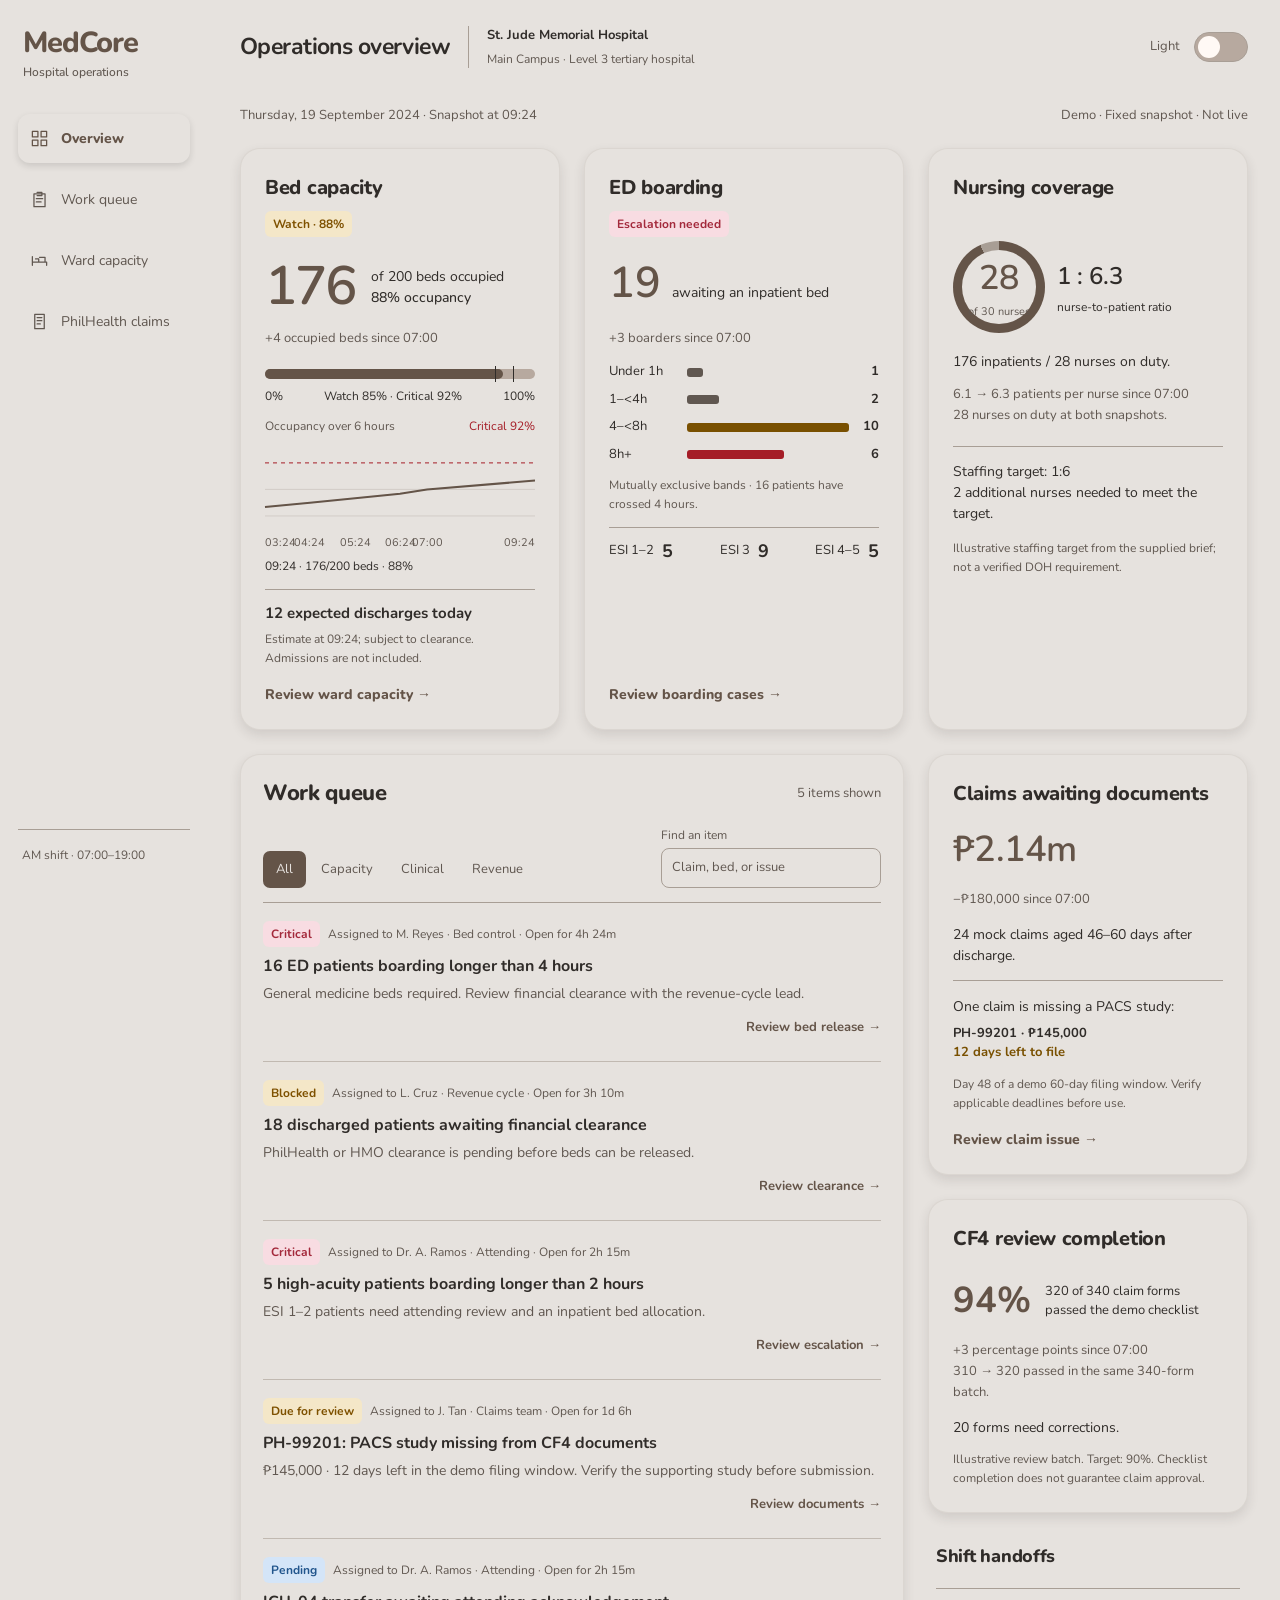
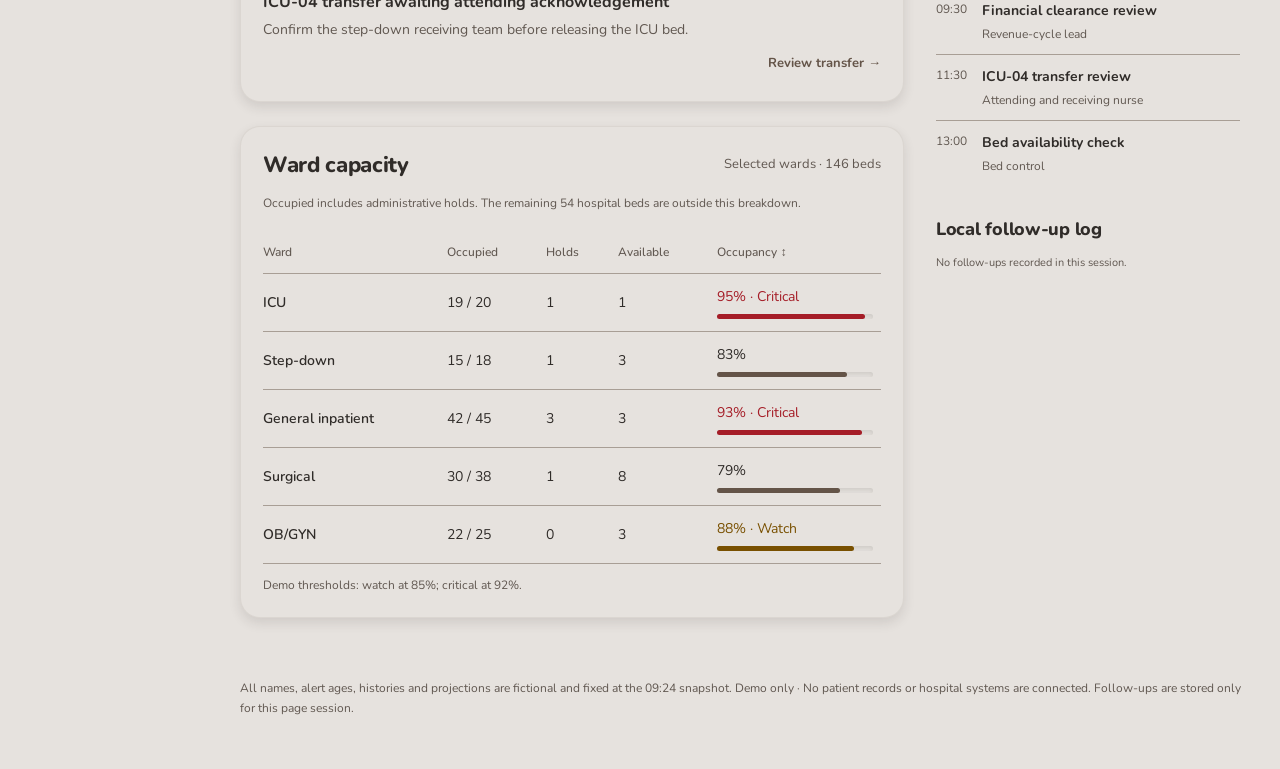
==== commit 6fc09373: "Animate navigation and filter presses" ====
--- a/index.html
+++ b/index.html
@@ -28,6 +28,7 @@
 {id:4,category:'revenue',severity:'warning',label:'Due for review',title:'PH-99201: PACS study missing from CF4 documents',detail:'₱145,000 · 12 days left in the demo filing window. Verify the supporting study before submission.',owner:'J. Tan · Claims team',age:'1d 6h',action:'Review documents'},
 {id:5,category:'clinical',severity:'info',label:'Pending',title:'ICU-04 transfer awaiting attending acknowledgement',detail:'Confirm the step-down receiving team before releasing the ICU bed.',owner:'Dr. A. Ramos · Attending',age:'2h 15m',action:'Review transfer'}];
 document.querySelectorAll("nav a").forEach(a=>a.addEventListener("click",()=>{document.querySelectorAll("nav a").forEach(x=>x.removeAttribute("aria-current"));a.setAttribute("aria-current","location")}));
+document.querySelectorAll('nav a, .filters button').forEach(control=>{control.addEventListener('click',()=>{control.classList.remove('is-pressing');void control.offsetWidth;control.classList.add('is-pressing')});control.addEventListener('animationend',()=>control.classList.remove('is-pressing'))});
 const themeButton=document.querySelector('#theme-toggle');function syncTheme(){const light=document.documentElement.dataset.theme==='light';document.querySelector('#theme-label').textContent=light?'Light':'Dark';themeButton.setAttribute('aria-checked',String(!light));document.querySelector('meta[name="theme-color"]').content=light?'#e6e2de':'#0f0607'}let themeTransitionRunning=false;
 themeButton.onclick=async()=>{
   if(themeTransitionRunning)return;
--- a/styles-modern.css
+++ b/styles-modern.css
@@ -52,4 +52,17 @@
 @media(prefers-reduced-motion:reduce){#theme-toggle .theme-thumb{transition:none}::view-transition-new(root){animation:none}}
 .chart-labels{display:flex;justify-content:space-between;gap:10px;font-size:11px;color:var(--muted);margin-bottom:8px}.chart-plot{position:relative;padding-bottom:24px}.chart-plot svg{height:76px;margin:0}.threshold-line{stroke:var(--critical);stroke-dasharray:4 4;stroke-width:1;vector-effect:non-scaling-stroke}.chart-hitpoints{position:absolute;inset:0 0 0 0}.chart-point{position:absolute;top:0;bottom:0;width:24px;transform:translateX(-50%);border:0;background:transparent;color:var(--muted);font-size:10px;padding:0}.chart-point:first-child{transform:none}.chart-point:last-child{transform:translateX(-100%)}.chart-point span{position:absolute;bottom:0;left:50%;transform:translateX(-50%);white-space:nowrap}.chart-point:first-child span{left:0;transform:none}.chart-point:last-child span{left:auto;right:0;transform:none}.chart-point:hover,.chart-point:focus-visible{background:color-mix(in srgb,var(--muted) 12%,transparent)}.run-chart figcaption{display:block;min-height:20px;color:var(--text);font-variant-numeric:tabular-nums}.table-wrap{max-height:420px;overflow:auto}thead th{position:sticky;top:0;background:var(--card);z-index:1}#sort-occupancy{font:inherit;color:inherit;background:transparent;border:0;padding:0;white-space:nowrap;cursor:pointer}
 @media(min-width:1200px){.chart-labels{font-size:12px}.chart-point{font-size:11px}.run-chart figcaption{font-size:12px}.chart-plot svg{height:84px}}
+/* Overhead lighting: quiet downward shadows, no luminous edge halos. */
+:root,:root[data-theme=light]{--raised:0 5px 12px rgba(48,44,41,.12);--inset:inset 0 2px 4px rgba(48,44,41,.13);--press-fill:#d7d0ca}
+:root[data-theme=dark]{--raised:0 6px 14px rgba(0,0,0,.24);--inset:inset 0 2px 5px rgba(0,0,0,.28);--press-fill:#241819}
+.card,.staffing.card,#wards,.workspace .primary>.work-section:first-child{box-shadow:var(--raised);border:1px solid color-mix(in srgb,var(--line) 18%,transparent)}
+dialog{box-shadow:0 16px 38px rgba(0,0,0,.24);border:1px solid color-mix(in srgb,var(--line) 40%,transparent)}
+dialog select{box-shadow:none;background:var(--bg);border:1px solid var(--line);border-radius:6px}
+nav a{transition:transform 170ms cubic-bezier(.2,.8,.2,1),background-color 170ms ease,box-shadow 170ms ease}
+nav a:hover{box-shadow:none;background:color-mix(in srgb,var(--card) 65%,var(--line) 10%)}
+nav a[aria-current]{background:var(--card);box-shadow:0 3px 7px rgba(0,0,0,.12)}
+nav a:active,.filters button:active{transform:translateY(2px) scale(.985);background:var(--press-fill);box-shadow:var(--inset)}
+nav a.is-pressing,.filters button.is-pressing{animation:creamy-press 260ms cubic-bezier(.2,.8,.2,1)}
+@keyframes creamy-press{0%{transform:translateY(0) scale(1)}35%{transform:translateY(2px) scale(.982);box-shadow:var(--inset)}100%{transform:translateY(0) scale(1)}}
+@media(prefers-reduced-motion:reduce){nav a,.filters button{transition:none}nav a.is-pressing,.filters button.is-pressing{animation:none}nav a:active,.filters button:active{transform:none}}
 
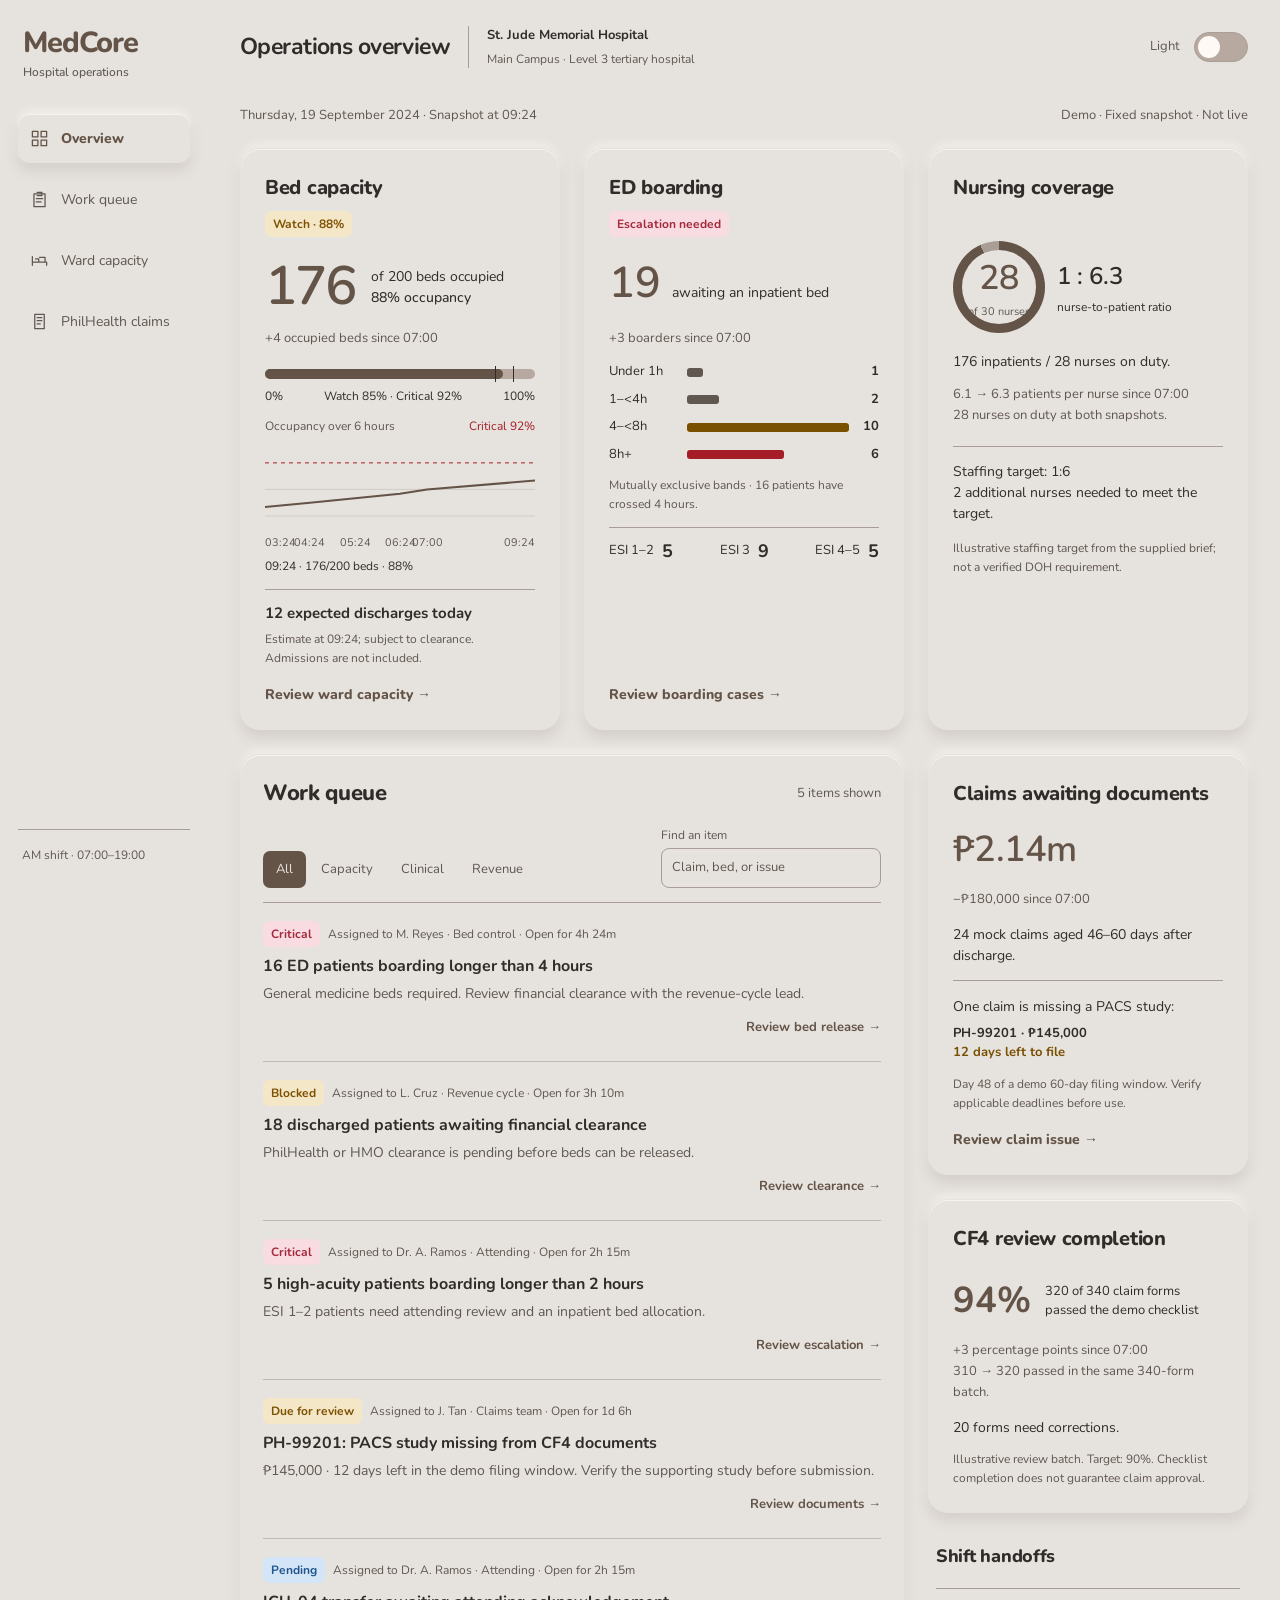
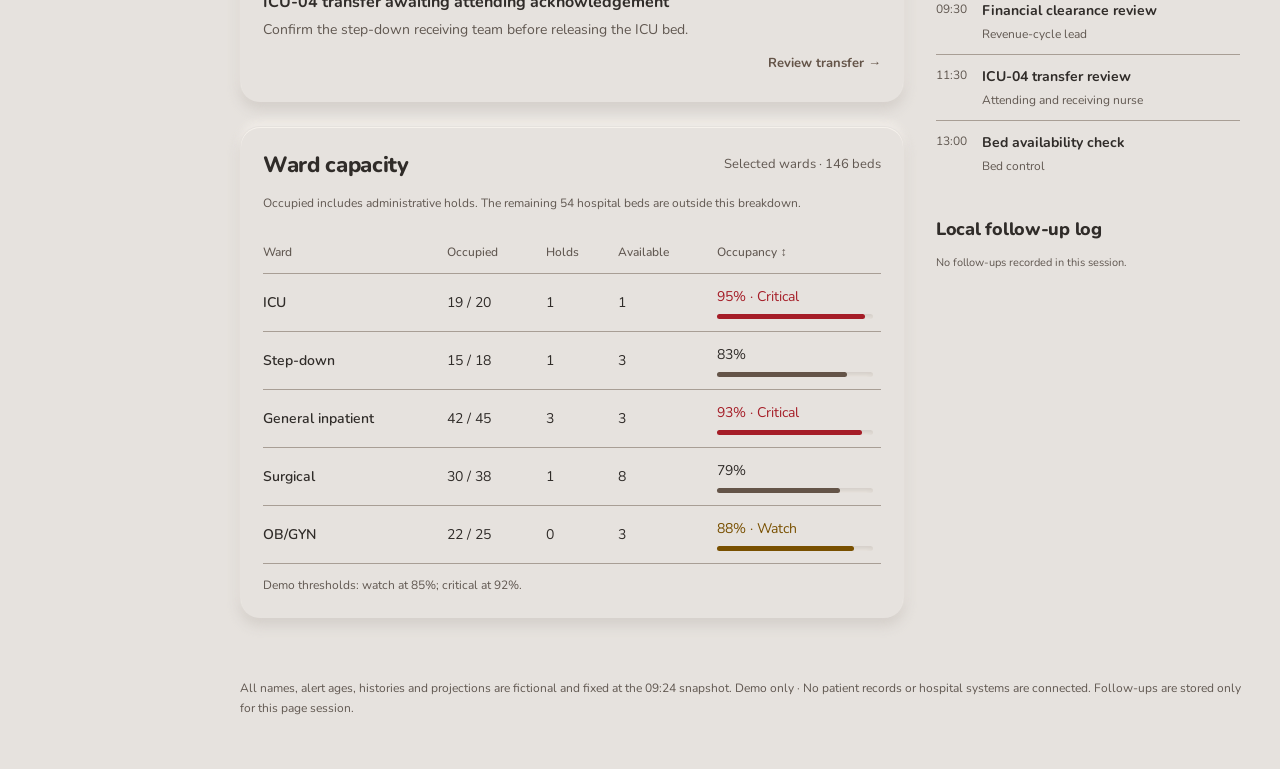
==== commit 8d0cb1af: "Replace follow-up dropdown with accessible owner choices" ====
--- a/index.html
+++ b/index.html
@@ -19,7 +19,7 @@
 <section class="handoffs"><h2>Shift handoffs</h2><ol><li><time>09:30</time><div><strong>Financial clearance review</strong><span>Revenue-cycle lead</span></div></li><li><time>11:30</time><div><strong>ICU-04 transfer review</strong><span>Attending and receiving nurse</span></div></li><li><time>13:00</time><div><strong>Bed availability check</strong><span>Bed control</span></div></li></ol></section>
 <section class="handoffs"><h2>Local follow-up log</h2><p id="log-empty">No follow-ups recorded in this session.</p><ul id="activity" aria-live="polite"></ul></section></aside></div>
 <footer>All names, alert ages, histories and projections are fictional and fixed at the 09:24 snapshot. Demo only · No patient records or hospital systems are connected. Follow-ups are stored only for this page session.</footer></main>
-<dialog id="review"><form method="dialog"><button class="close" aria-label="Close review">×</button></form><h2 id="review-title"></h2><p id="review-copy"></p><label>Follow-up owner<select id="owner"><option value="">Select an owner</option><option>M. Reyes · Bed control</option><option>L. Cruz · Revenue cycle</option><option>Dr. A. Ramos · Attending</option><option>J. Tan · Claims team</option><option>S. Garcia · Nursing supervisor</option></select></label><p class="section-note">Records a local follow-up only. No message is sent and no bed or claim status changes.</p><button id="save" disabled>Record follow-up</button></dialog><div id="toast" role="status"></div>
+<dialog id="review" aria-labelledby="review-title" aria-describedby="review-copy"><form method="dialog"><button class="close" aria-label="Close review">×</button></form><h2 id="review-title"></h2><p id="review-copy"></p><fieldset id="owner" class="owner-picker"><legend>Choose a follow-up owner</legend><label class="owner-option"><input type="radio" name="followup-owner" value="M. Reyes · Bed control"><span><strong>M. Reyes</strong><small>Bed control</small></span></label><label class="owner-option"><input type="radio" name="followup-owner" value="L. Cruz · Revenue cycle"><span><strong>L. Cruz</strong><small>Revenue cycle</small></span></label><label class="owner-option"><input type="radio" name="followup-owner" value="Dr. A. Ramos · Attending"><span><strong>Dr. A. Ramos</strong><small>Attending</small></span></label><label class="owner-option"><input type="radio" name="followup-owner" value="J. Tan · Claims team"><span><strong>J. Tan</strong><small>Claims team</small></span></label><label class="owner-option"><input type="radio" name="followup-owner" value="S. Garcia · Nursing supervisor"><span><strong>S. Garcia</strong><small>Nursing supervisor</small></span></label></fieldset><p class="section-note">Records a local follow-up only. No message is sent and no bed or claim status changes.</p><button id="save" disabled>Record follow-up</button></dialog><div id="toast" role="status"></div>
 <script>
 const data=[
 {id:1,category:'capacity',severity:'critical',label:'Critical',title:'16 ED patients boarding longer than 4 hours',detail:'General medicine beds required. Review financial clearance with the revenue-cycle lead.',owner:'M. Reyes · Bed control',age:'4h 24m',action:'Review bed release'},
@@ -46,8 +46,9 @@
   finally{themeTransitionRunning=false;}
 };syncTheme();
 let filter='all',active=null,boardingOnly=false;const $=s=>document.querySelector(s);const items=$('#items');
-function render(){const query=$('#search').value.toLowerCase().trim();const rows=data.filter(x=>(filter==='all'||x.category===filter)&&(!boardingOnly||x.id===1||x.id===3)&&(x.title+' '+x.detail).toLowerCase().includes(query));items.replaceChildren();rows.forEach(x=>{const article=document.createElement('article');article.className='queue-item';article.innerHTML='<div class="item-meta"><span class="badge '+x.severity+'">'+x.label+'</span><span>Assigned to '+(x.assigned||x.owner)+' · Open for '+x.age+'</span></div><h3>'+x.title+'</h3><p>'+x.detail+'</p><div class="item-action"><span class="followup"></span><button> '+x.action+' →</button></div>';article.querySelector('.followup').textContent=x.assigned?'Follow-up: '+x.assigned:'';article.querySelector('button').onclick=()=>{active=x;$('#review-title').textContent=x.title;$('#review-copy').textContent=x.detail;$('#owner').value=x.assigned||'';$('#save').disabled=!$('#owner').value;$('#review').showModal()};items.append(article)});$('#count').textContent=rows.length+' '+(rows.length===1?'item':'items')+' shown';$('#empty').hidden=rows.length!==0;document.querySelectorAll('[data-filter]').forEach(b=>b.setAttribute('aria-pressed',String(b.dataset.filter===filter)))}
-document.querySelectorAll('[data-filter]').forEach(b=>b.onclick=()=>{boardingOnly=false;filter=b.dataset.filter;render()});$('#search').oninput=render;$('#boarding-filter').onclick=()=>{boardingOnly=true;filter='all';$('#search').value='';render();$('#count').textContent='2 boarding alerts · 19 patients total'};document.querySelectorAll('.chart-point').forEach(button=>{const show=()=>$('#chart-reading').textContent=button.dataset.reading;button.onmouseenter=show;button.onfocus=show;button.onclick=show});let descending=true;$('#sort-occupancy').onclick=()=>{const tbody=document.querySelector('#wards tbody');[...tbody.rows].sort((a,b)=>{const value=row=>parseFloat(row.cells[4].textContent);return descending?value(b)-value(a):value(a)-value(b)}).forEach(row=>tbody.append(row));$('#occupancy-heading').setAttribute('aria-sort',descending?'descending':'ascending');descending=!descending};$('#claims-filter').onclick=()=>{boardingOnly=false;filter='revenue';$('#search').value='';render()};$('#owner').onchange=()=>$('#save').disabled=!$('#owner').value;$('#save').onclick=()=>{if(!active||!$('#owner').value)return;active.assigned=$('#owner').value;const li=document.createElement('li');li.textContent=active.title+' — '+active.assigned;$('#activity').prepend(li);$('#log-empty').hidden=true;$('#review').close();render();$('#toast').textContent='Follow-up recorded locally';clearTimeout(window.toastTimer);window.toastTimer=setTimeout(()=>$('#toast').textContent='',3000)};render();
+function selectedOwner(){return document.querySelector('[name=followup-owner]:checked')?.value||''}
+function render(){const query=$('#search').value.toLowerCase().trim();const rows=data.filter(x=>(filter==='all'||x.category===filter)&&(!boardingOnly||x.id===1||x.id===3)&&(x.title+' '+x.detail).toLowerCase().includes(query));items.replaceChildren();rows.forEach(x=>{const article=document.createElement('article');article.className='queue-item';article.innerHTML='<div class="item-meta"><span class="badge '+x.severity+'">'+x.label+'</span><span>Assigned to '+(x.assigned||x.owner)+' · Open for '+x.age+'</span></div><h3>'+x.title+'</h3><p>'+x.detail+'</p><div class="item-action"><span class="followup"></span><button> '+x.action+' →</button></div>';article.querySelector('.followup').textContent=x.assigned?'Follow-up: '+x.assigned:'';article.querySelector('button').onclick=()=>{active=x;$('#review-title').textContent=x.title;$('#review-copy').textContent=x.detail;document.querySelectorAll('[name=followup-owner]').forEach(r=>r.checked=r.value===(x.assigned||''));$('#save').disabled=!selectedOwner();$('#review').showModal()};items.append(article)});$('#count').textContent=rows.length+' '+(rows.length===1?'item':'items')+' shown';$('#empty').hidden=rows.length!==0;document.querySelectorAll('[data-filter]').forEach(b=>b.setAttribute('aria-pressed',String(b.dataset.filter===filter)))}
+document.querySelectorAll('[data-filter]').forEach(b=>b.onclick=()=>{boardingOnly=false;filter=b.dataset.filter;render()});$('#search').oninput=render;$('#boarding-filter').onclick=()=>{boardingOnly=true;filter='all';$('#search').value='';render();$('#count').textContent='2 boarding alerts · 19 patients total'};document.querySelectorAll('.chart-point').forEach(button=>{const show=()=>$('#chart-reading').textContent=button.dataset.reading;button.onmouseenter=show;button.onfocus=show;button.onclick=show});let descending=true;$('#sort-occupancy').onclick=()=>{const tbody=document.querySelector('#wards tbody');[...tbody.rows].sort((a,b)=>{const value=row=>parseFloat(row.cells[4].textContent);return descending?value(b)-value(a):value(a)-value(b)}).forEach(row=>tbody.append(row));$('#occupancy-heading').setAttribute('aria-sort',descending?'descending':'ascending');descending=!descending};$('#claims-filter').onclick=()=>{boardingOnly=false;filter='revenue';$('#search').value='';render()};$('#owner').onchange=()=>$('#save').disabled=!selectedOwner();$('#save').onclick=()=>{if(!active||!selectedOwner())return;active.assigned=selectedOwner();const li=document.createElement('li');li.textContent=active.title+' — '+active.assigned;$('#activity').prepend(li);$('#log-empty').hidden=true;$('#review').close();render();$('#toast').textContent='Follow-up recorded locally';clearTimeout(window.toastTimer);window.toastTimer=setTimeout(()=>$('#toast').textContent='',3000)};render();
 </script></body></html>
 
 
--- a/styles-modern.css
+++ b/styles-modern.css
@@ -65,4 +65,20 @@
 nav a.is-pressing,.filters button.is-pressing{animation:creamy-press 260ms cubic-bezier(.2,.8,.2,1)}
 @keyframes creamy-press{0%{transform:translateY(0) scale(1)}35%{transform:translateY(2px) scale(.982);box-shadow:var(--inset)}100%{transform:translateY(0) scale(1)}}
 @media(prefers-reduced-motion:reduce){nav a,.filters button{transition:none}nav a.is-pressing,.filters button.is-pressing{animation:none}nav a:active,.filters button:active{transform:none}}
+/* Sculpted surfaces under overhead light, with restrained edge highlights. */
+:root,:root[data-theme=light]{--raised:0 7px 13px #bdb7b178,0 -4px 10px #fffaf599,inset 0 1px 0 #fffaf5a6;--inset:inset 0 3px 6px #b7afa77a,inset 0 -2px 4px #fffaf5a6;--edge-light:#fffaf58c}
+:root[data-theme=dark]{--raised:0 8px 16px #050203a6,0 -3px 8px #59444740,inset 0 1px 0 #80646940;--inset:inset 0 3px 6px #080304b3,inset 0 -2px 4px #71535840;--edge-light:#80646940}
+.card,.staffing.card,#wards,.workspace .primary>.work-section:first-child{border-color:transparent}
+nav a[aria-current]{box-shadow:var(--raised)}
+nav a:hover:not([aria-current]){box-shadow:var(--inset);background:var(--card)}
+dialog{max-width:540px;max-height:calc(100dvh - 32px);overflow:auto;padding:28px;background:var(--card);border:1px solid var(--edge-light);box-shadow:0 20px 42px #00000040,inset 0 2px 2px var(--edge-light)}
+dialog h2{font-size:21px;line-height:1.4}dialog #review-copy{color:var(--muted);line-height:1.6;margin:16px 0 24px}
+.owner-picker{border:0;padding:0;margin:0;min-width:0;display:grid;gap:8px}.owner-picker legend{padding:0;margin-bottom:12px;font-size:13px;font-weight:700}
+dialog .owner-option{display:flex;align-items:center;gap:13px;padding:11px 14px;min-height:58px;border:1px solid transparent;border-radius:10px;cursor:pointer;transition:box-shadow 150ms ease,background-color 150ms ease}
+.owner-option input{appearance:auto;display:block;width:18px;height:18px;min-height:0;margin:0;flex:0 0 18px;accent-color:var(--accent);box-shadow:none}
+.owner-option strong{display:block;font-size:14px}.owner-option small{display:block;font-size:12px;color:var(--muted);margin-top:1px}
+.owner-option:hover{background:color-mix(in srgb,var(--line) 10%,var(--card))}.owner-option:has(input:checked){box-shadow:var(--inset);border-color:color-mix(in srgb,var(--line) 35%,transparent)}.owner-option:has(input:focus-visible){outline:2px solid var(--accent);outline-offset:2px}
+dialog #save{width:100%;min-height:44px;margin-top:4px}dialog .close{width:36px;height:36px;border-radius:50%;top:14px;right:14px}.close:hover{box-shadow:var(--inset)}
+@media(max-width:540px){dialog{padding:24px 20px}dialog h2{font-size:19px}.owner-option strong{font-size:14px}}
+@media(prefers-reduced-motion:reduce){.owner-option{transition:none}}
 
